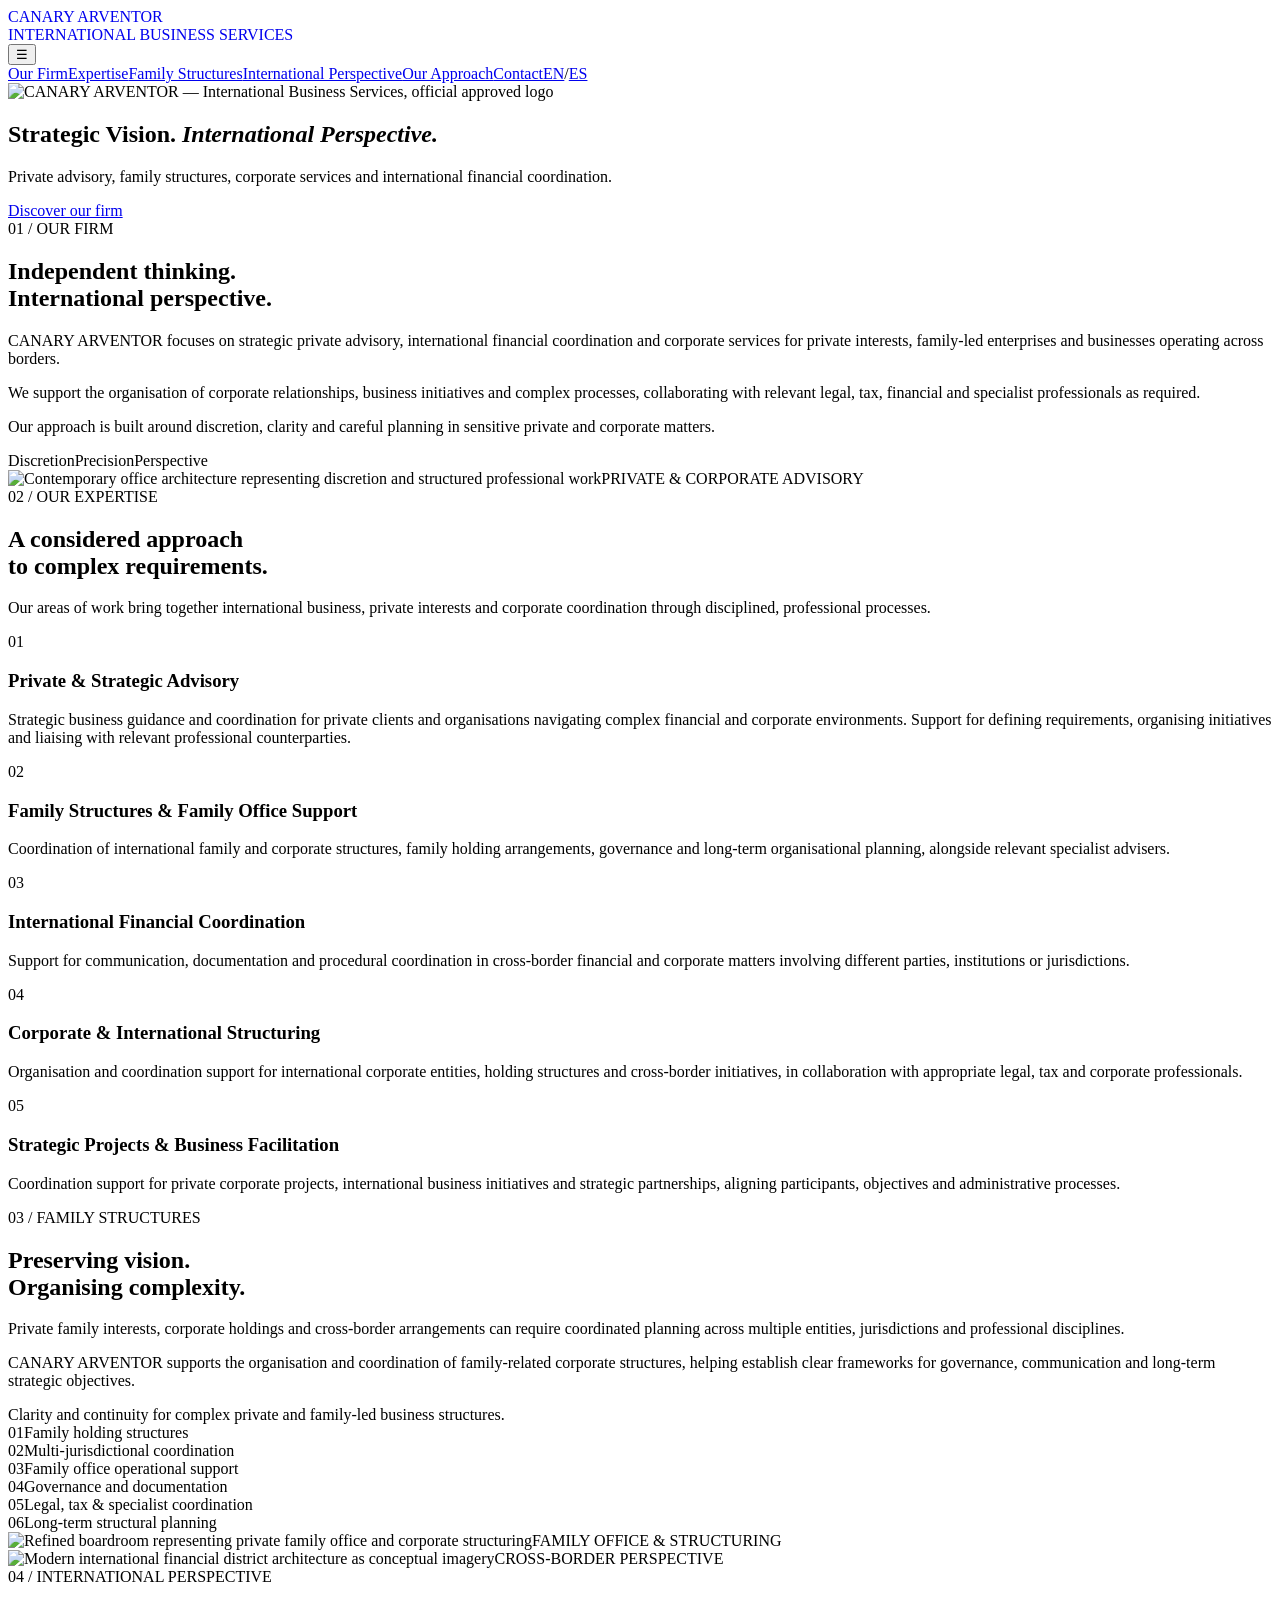
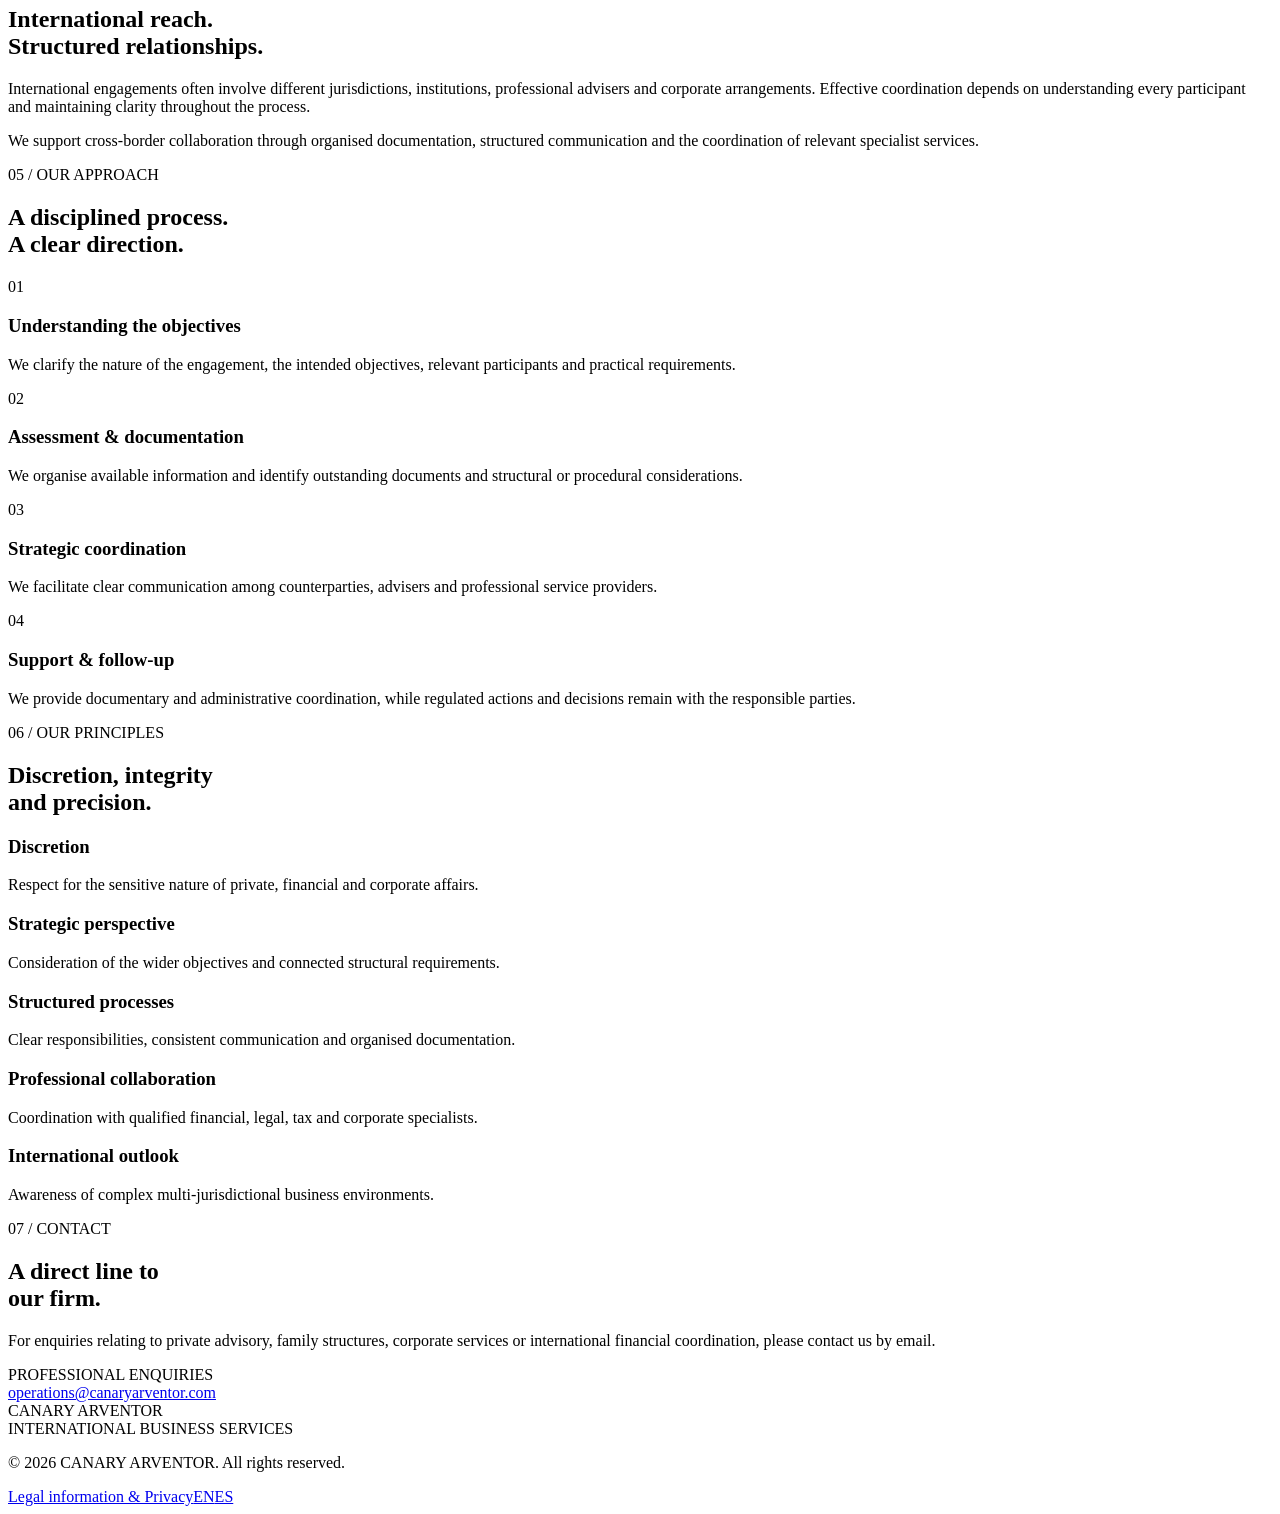
==== index.html @ b6eb35e7 "Add CANARY ARVENTOR original landing source: index.html" ====
<!doctype html>
<html lang="en"><head>
<meta charset="utf-8"><meta name="viewport" content="width=device-width, initial-scale=1">
<title>CANARY ARVENTOR | Private Advisory &amp; International Business Services</title><meta name="description" content="CANARY ARVENTOR: private and strategic advisory, family structures, international financial coordination and corporate services.">
<meta name="theme-color" content="#0C1828"><meta property="og:title" content="CANARY ARVENTOR | Private Advisory &amp; International Business Services"><meta property="og:description" content="CANARY ARVENTOR: private and strategic advisory, family structures, international financial coordination and corporate services."><meta property="og:type" content="website"><meta property="og:image" content="https://canaryarventor.com/assets/brand/canary-arventor-logo-approved.png"><meta property="og:url" content="https://canaryarventor.com/">
<link rel="canonical" href="https://canaryarventor.com/"><link rel="alternate" hreflang="en" href="https://canaryarventor.com/"><link rel="alternate" hreflang="es" href="https://canaryarventor.com/es/"><link rel="alternate" hreflang="x-default" href="https://canaryarventor.com/">
<link rel="icon" href="assets/brand/canary-arventor-logo-approved.png" type="image/png">
<link rel="preconnect" href="https://fonts.googleapis.com"><link rel="preconnect" href="https://fonts.gstatic.com" crossorigin>
<link href="https://fonts.googleapis.com/css2?family=Cinzel:wght@400;500;600&family=Manrope:wght@400;500;600;700&display=swap" rel="stylesheet">
<link rel="stylesheet" href="assets/css/style.css"><script defer src="assets/js/site.js"></script><script type="application/ld+json">{"@context":"https://schema.org","@type":"Organization","name":"CANARY ARVENTOR","url":"https://canaryarventor.com","email":"operations@canaryarventor.com","description":"International business services and corporate coordination"}</script></head>
<body><header class="site-header"><div class="container header-inner">
<a class="brand-name" style="text-decoration:none" href="#top" aria-label="CANARY ARVENTOR"><div class="wordmark">CANARY ARVENTOR</div><div class="brand-subline">INTERNATIONAL BUSINESS SERVICES</div></a>
<button class="menu-toggle" aria-label="Menu" aria-expanded="false" aria-controls="main-nav">☰</button>
<nav id="main-nav" class="header-links" aria-label="Navigation"><a href="#firm">Our Firm</a><a href="#expertise">Expertise</a><a href="#family">Family Structures</a><a href="#global">International Perspective</a><a href="#approach">Our Approach</a><a href="#contact">Contact</a><span class="lang-switch"><a href="/" aria-current="page" lang="en">EN</a><span class="lang-divider">/</span><a href="/es/"  lang="es">ES</a></span></nav>
</div></header>
<main id="top">
<section class="hero section-dark" aria-labelledby="hero-heading"><div class="container hero-inner">
<img class="hero-logo" src="assets/brand/canary-arventor-logo-approved.png" alt="CANARY ARVENTOR — International Business Services, official approved logo" width="1254" height="1254" fetchpriority="high">
<h1 id="hero-heading" class="hero-statement">Strategic Vision. <em>International Perspective.</em></h1><div class="hero-rule"></div><p class="hero-intro">Private advisory, family structures, corporate services and international financial coordination.</p>
</div><a href="#firm" class="hero-scroll">Discover our firm</a></section>
<section id="firm" class="section-light firm" aria-labelledby="firm-title"><div class="container split"><div class="section-text"><div class="eyebrow">01 / OUR FIRM</div><h2 id="firm-title">Independent thinking.<br>International perspective.</h2><div class="fine-rule"></div><p class="copy">CANARY ARVENTOR focuses on strategic private advisory, international financial coordination and corporate services for private interests, family-led enterprises and businesses operating across borders.</p><p class="copy">We support the organisation of corporate relationships, business initiatives and complex processes, collaborating with relevant legal, tax, financial and specialist professionals as required.</p><p class="copy">Our approach is built around discretion, clarity and careful planning in sensitive private and corporate matters.</p><div class="metric-strip"><span>Discretion</span><span>Precision</span><span>Perspective</span></div></div><div class="visual"><img loading="lazy" decoding="async" src="https://images.unsplash.com/photo-1497366754035-f200968a6e72?auto=format&fit=crop&w=1240&q=85" alt="Contemporary office architecture representing discretion and structured professional work"><span class="visual-caption">PRIVATE &amp; CORPORATE ADVISORY</span></div></div></section>
<section id="expertise" class="section-dark expertise" aria-labelledby="services-title"><div class="container"><div class="services-top"><div><div class="eyebrow">02 / OUR EXPERTISE</div><h2 id="services-title">A considered approach<br>to complex requirements.</h2></div><p class="intro">Our areas of work bring together international business, private interests and corporate coordination through disciplined, professional processes.</p></div><div class="service-list"><article class="service"><span class="service-index">01</span><h3>Private &amp; Strategic Advisory</h3><p>Strategic business guidance and coordination for private clients and organisations navigating complex financial and corporate environments. Support for defining requirements, organising initiatives and liaising with relevant professional counterparties.</p></article><article class="service"><span class="service-index">02</span><h3>Family Structures &amp; Family Office Support</h3><p>Coordination of international family and corporate structures, family holding arrangements, governance and long-term organisational planning, alongside relevant specialist advisers.</p></article><article class="service"><span class="service-index">03</span><h3>International Financial Coordination</h3><p>Support for communication, documentation and procedural coordination in cross-border financial and corporate matters involving different parties, institutions or jurisdictions.</p></article><article class="service"><span class="service-index">04</span><h3>Corporate &amp; International Structuring</h3><p>Organisation and coordination support for international corporate entities, holding structures and cross-border initiatives, in collaboration with appropriate legal, tax and corporate professionals.</p></article><article class="service"><span class="service-index">05</span><h3>Strategic Projects &amp; Business Facilitation</h3><p>Coordination support for private corporate projects, international business initiatives and strategic partnerships, aligning participants, objectives and administrative processes.</p></article></div></div></section>
<section id="family" class="section-light family" aria-labelledby="family-title"><div class="container"><div class="family-grid"><div class="section-text"><div class="eyebrow">03 / FAMILY STRUCTURES</div><h2 class="family-title" id="family-title">Preserving vision.<br>Organising complexity.</h2><div class="fine-rule"></div><p class="copy">Private family interests, corporate holdings and cross-border arrangements can require coordinated planning across multiple entities, jurisdictions and professional disciplines.</p><p class="copy">CANARY ARVENTOR supports the organisation and coordination of family-related corporate structures, helping establish clear frameworks for governance, communication and long-term strategic objectives.</p><div class="family-quote">Clarity and continuity for complex private and family-led business structures.</div><div class="family-list"><div><span>01</span>Family holding structures</div><div><span>02</span>Multi-jurisdictional coordination</div><div><span>03</span>Family office operational support</div><div><span>04</span>Governance and documentation</div><div><span>05</span>Legal, tax &amp; specialist coordination</div><div><span>06</span>Long-term structural planning</div></div></div><div class="visual"><img loading="lazy" decoding="async" src="https://images.unsplash.com/photo-1497366811353-6870744d04b2?auto=format&fit=crop&w=1240&q=85" alt="Refined boardroom representing private family office and corporate structuring"><span class="visual-caption">FAMILY OFFICE &amp; STRUCTURING</span></div></div></div></section>
<section id="global" class="section-dark global" aria-labelledby="global-title"><div class="container split reverse"><div class="visual"><img loading="lazy" decoding="async" src="https://images.unsplash.com/photo-1486406146926-c627a92ad1ab?auto=format&fit=crop&w=1240&q=85" alt="Modern international financial district architecture as conceptual imagery"><span class="visual-caption">CROSS-BORDER PERSPECTIVE</span></div><div class="section-text"><div class="eyebrow">04 / INTERNATIONAL PERSPECTIVE</div><h2 id="global-title">International reach.<br>Structured relationships.</h2><div class="fine-rule"></div><p class="copy">International engagements often involve different jurisdictions, institutions, professional advisers and corporate arrangements. Effective coordination depends on understanding every participant and maintaining clarity throughout the process.</p><p class="copy">We support cross-border collaboration through organised documentation, structured communication and the coordination of relevant specialist services.</p></div></div></section>
<section id="approach" class="section-light approach" aria-labelledby="approach-title"><div class="container"><div class="process-head"><div class="eyebrow">05 / OUR APPROACH</div><h2 id="approach-title">A disciplined process.<br>A clear direction.</h2></div><div class="steps"><div class="step"><span class="step-num">01</span><h3>Understanding the objectives</h3><p>We clarify the nature of the engagement, the intended objectives, relevant participants and practical requirements.</p></div><div class="step"><span class="step-num">02</span><h3>Assessment &amp; documentation</h3><p>We organise available information and identify outstanding documents and structural or procedural considerations.</p></div><div class="step"><span class="step-num">03</span><h3>Strategic coordination</h3><p>We facilitate clear communication among counterparties, advisers and professional service providers.</p></div><div class="step"><span class="step-num">04</span><h3>Support &amp; follow-up</h3><p>We provide documentary and administrative coordination, while regulated actions and decisions remain with the responsible parties.</p></div></div></div></section>
<section id="principles" class="section-dark principles" aria-labelledby="principles-title"><div class="container"><div class="eyebrow">06 / OUR PRINCIPLES</div><h2 class="principles-title" id="principles-title">Discretion, integrity<br>and precision.</h2><div class="principles-grid"><div class="principle"><h3>Discretion</h3><p>Respect for the sensitive nature of private, financial and corporate affairs.</p></div><div class="principle"><h3>Strategic perspective</h3><p>Consideration of the wider objectives and connected structural requirements.</p></div><div class="principle"><h3>Structured processes</h3><p>Clear responsibilities, consistent communication and organised documentation.</p></div><div class="principle"><h3>Professional collaboration</h3><p>Coordination with qualified financial, legal, tax and corporate specialists.</p></div><div class="principle"><h3>International outlook</h3><p>Awareness of complex multi-jurisdictional business environments.</p></div></div></div></section>
<section id="contact" class="section-light contact" aria-labelledby="contact-title"><div class="container contact-inner"><div class="eyebrow">07 / CONTACT</div><h2 id="contact-title">A direct line to<br>our firm.</h2><p class="intro">For enquiries relating to private advisory, family structures, corporate services or international financial coordination, please contact us by email.</p><div class="eyebrow">PROFESSIONAL ENQUIRIES</div><a class="contact-address" href="mailto:operations@canaryarventor.com">operations@canaryarventor.com</a></div></section>
</main><footer class="footer"><div class="container footer-inner"><div><div class="wordmark">CANARY ARVENTOR</div><div class="brand-subline">INTERNATIONAL BUSINESS SERVICES</div><p class="footer-note">© 2026 CANARY ARVENTOR. All rights reserved.</p></div><div class="footer-links"><a href="legal.html">Legal information &amp; Privacy</a><a href="/" lang="en">EN</a><a href="/es/" lang="es">ES</a></div></div></footer>
</body></html>
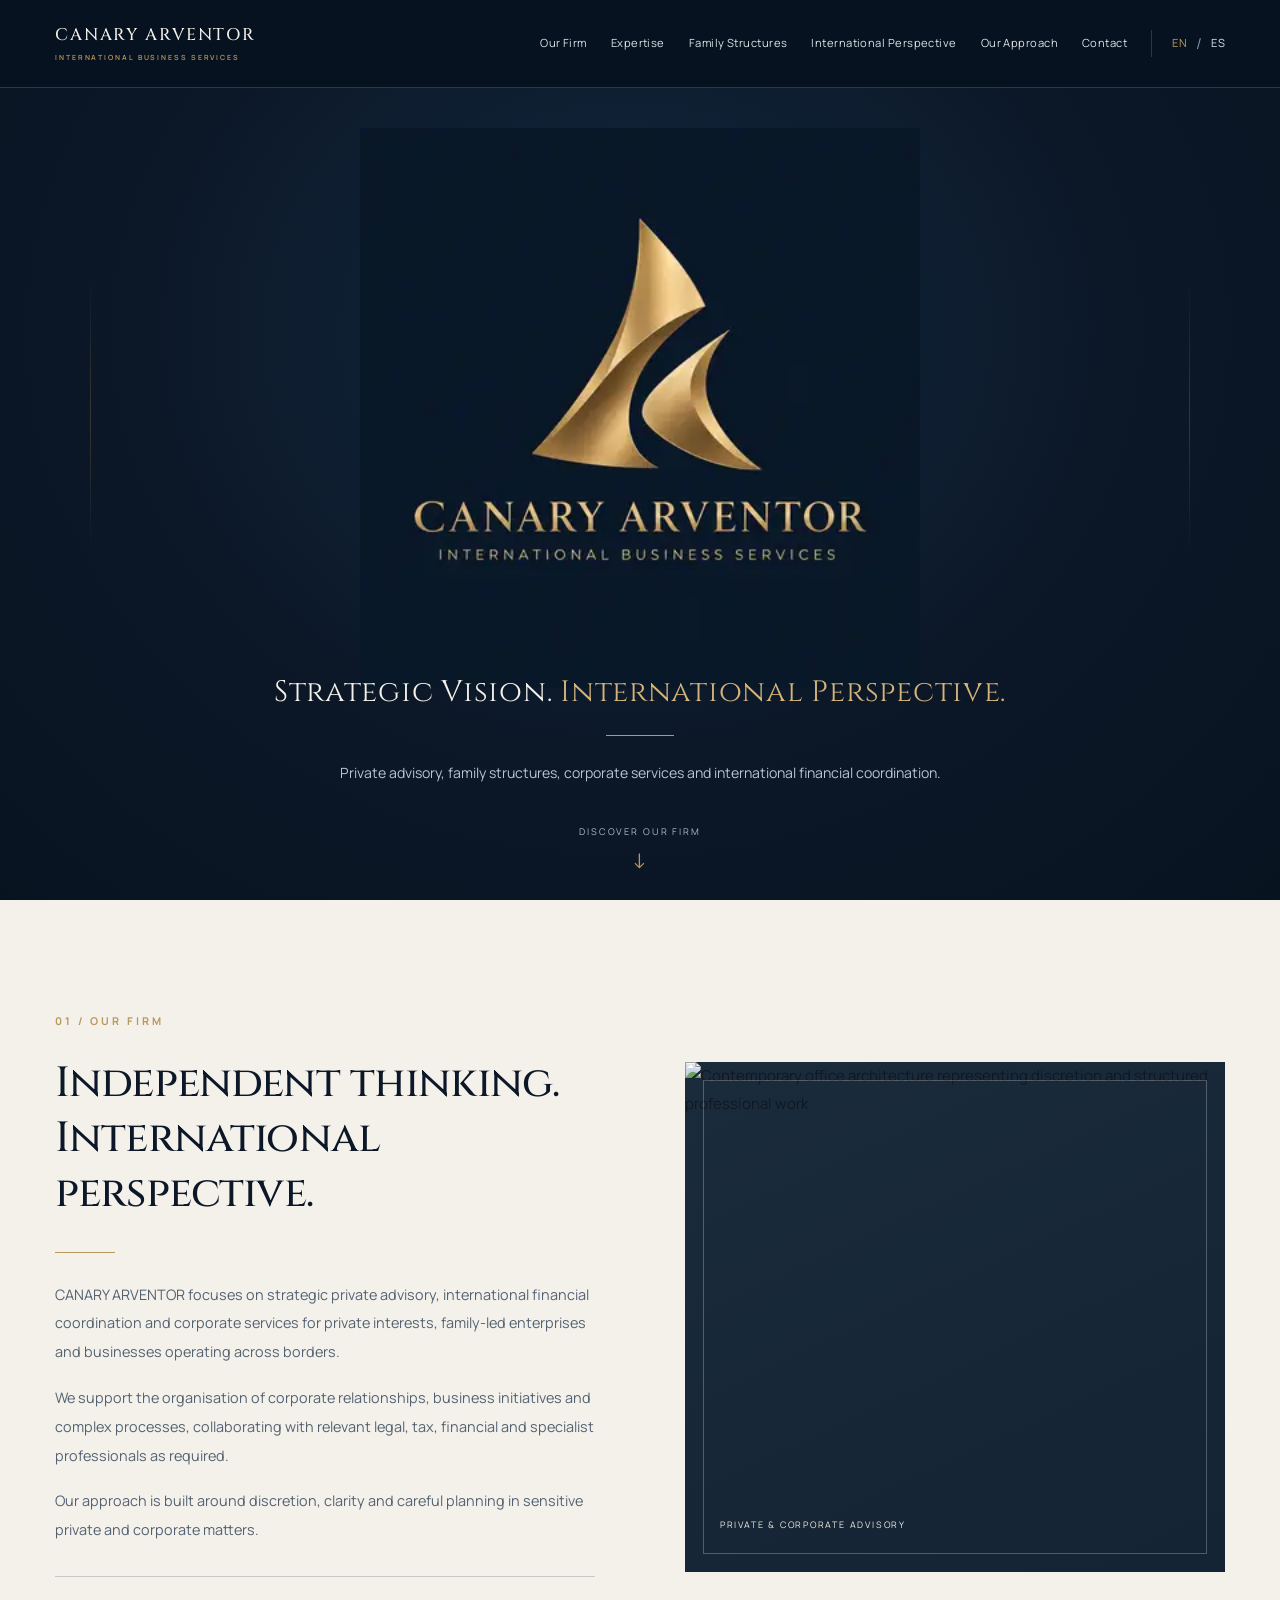
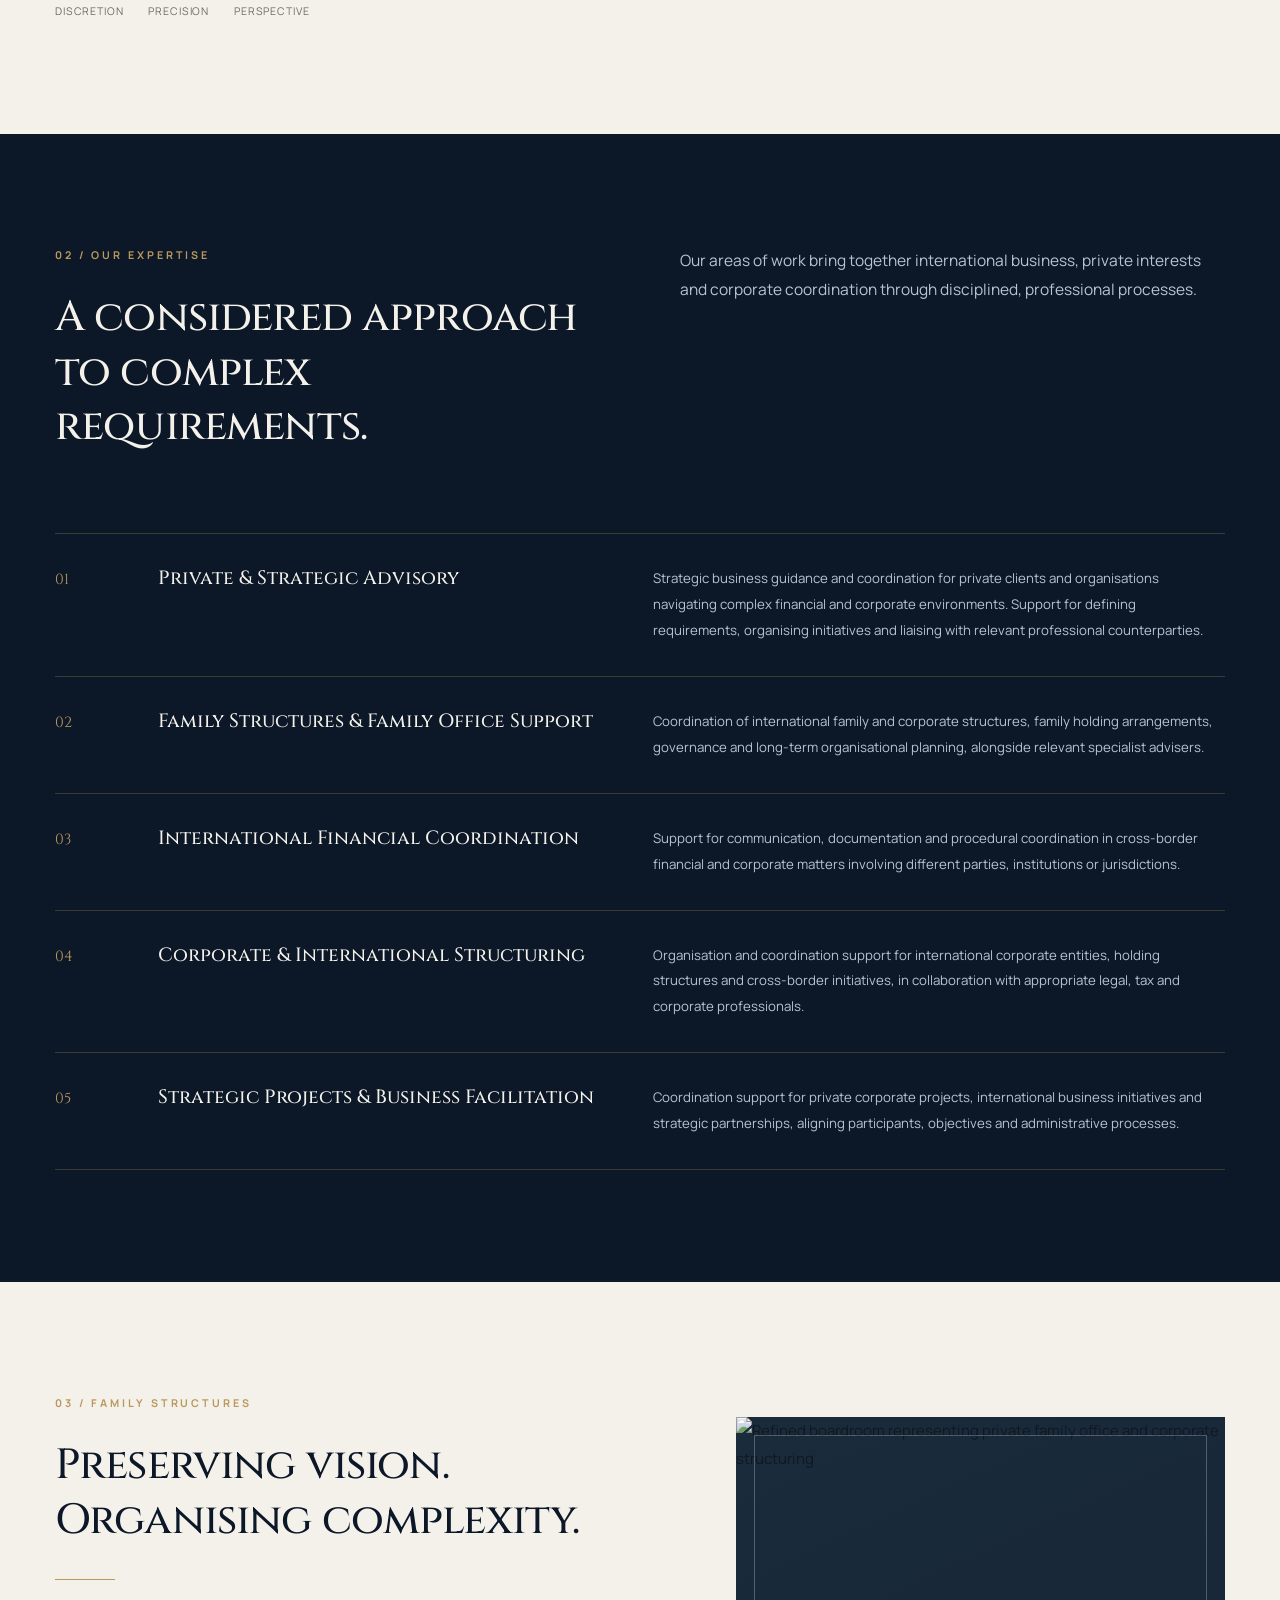
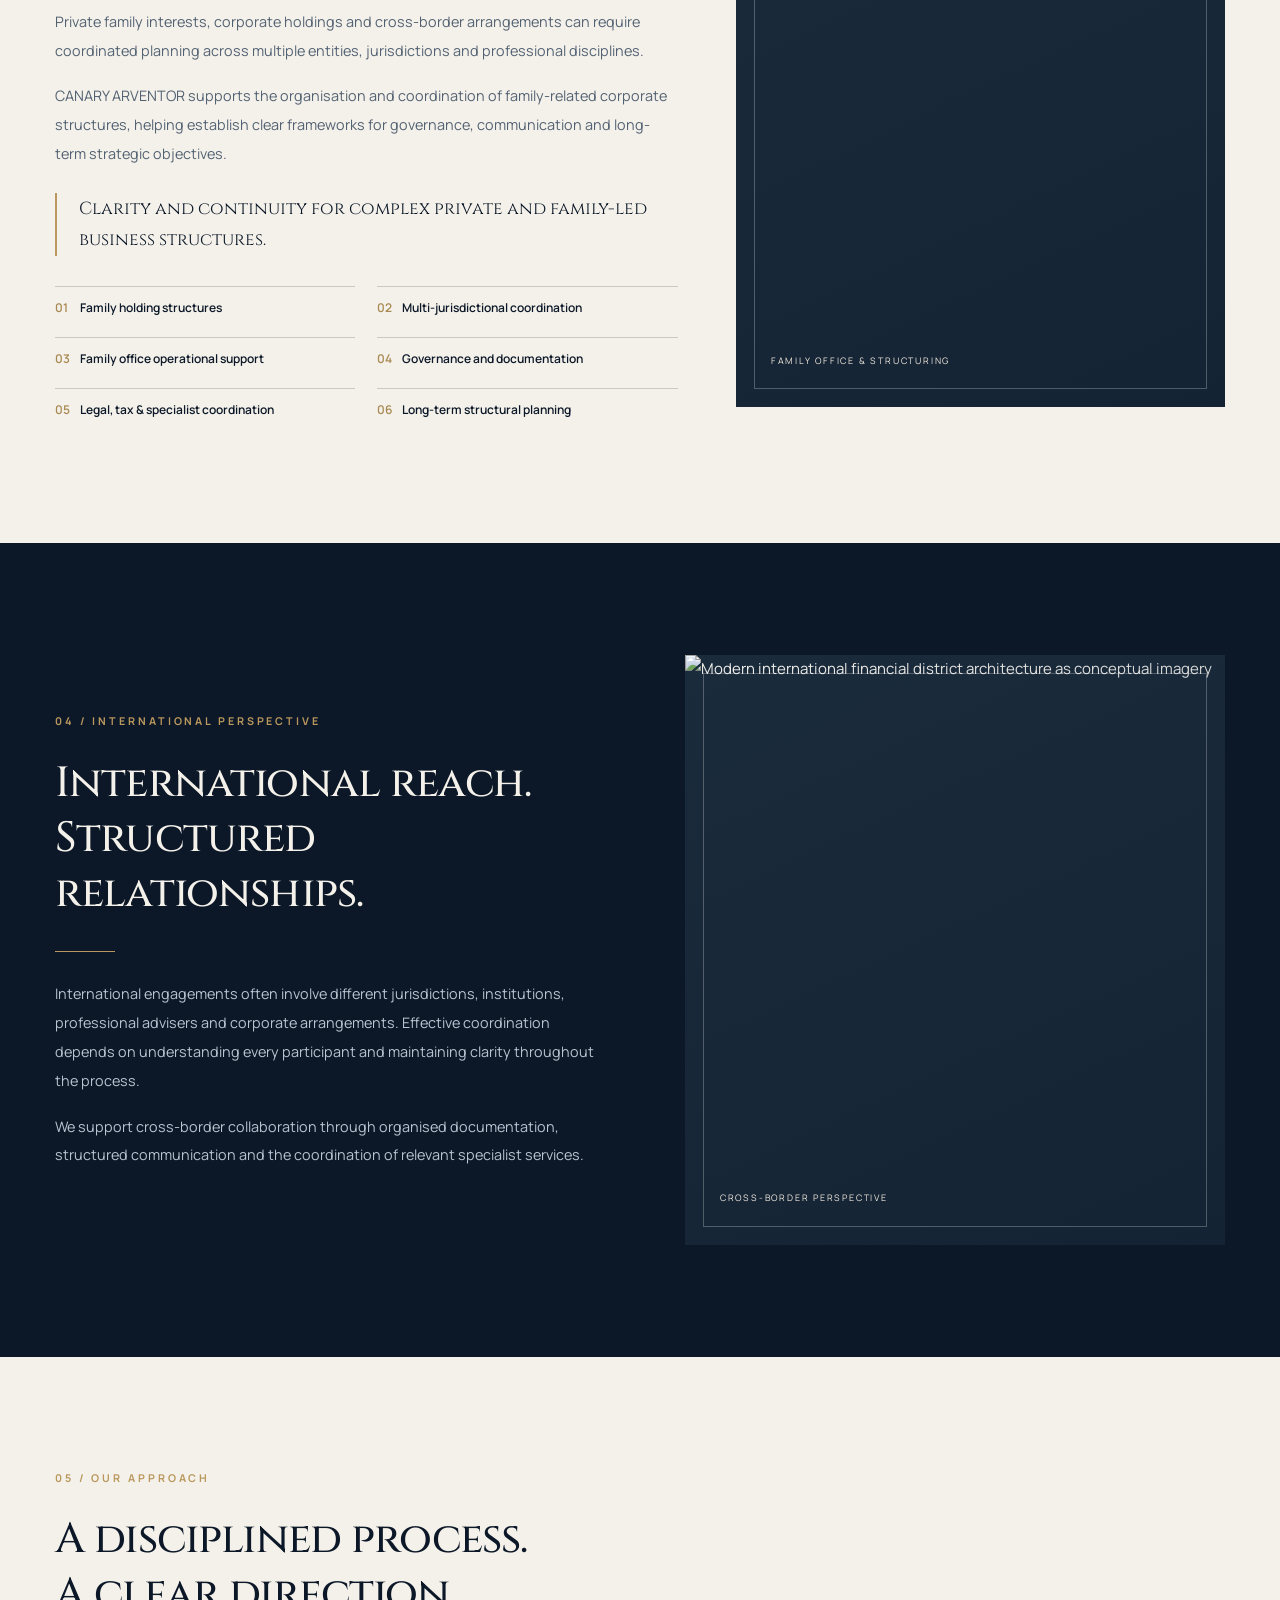
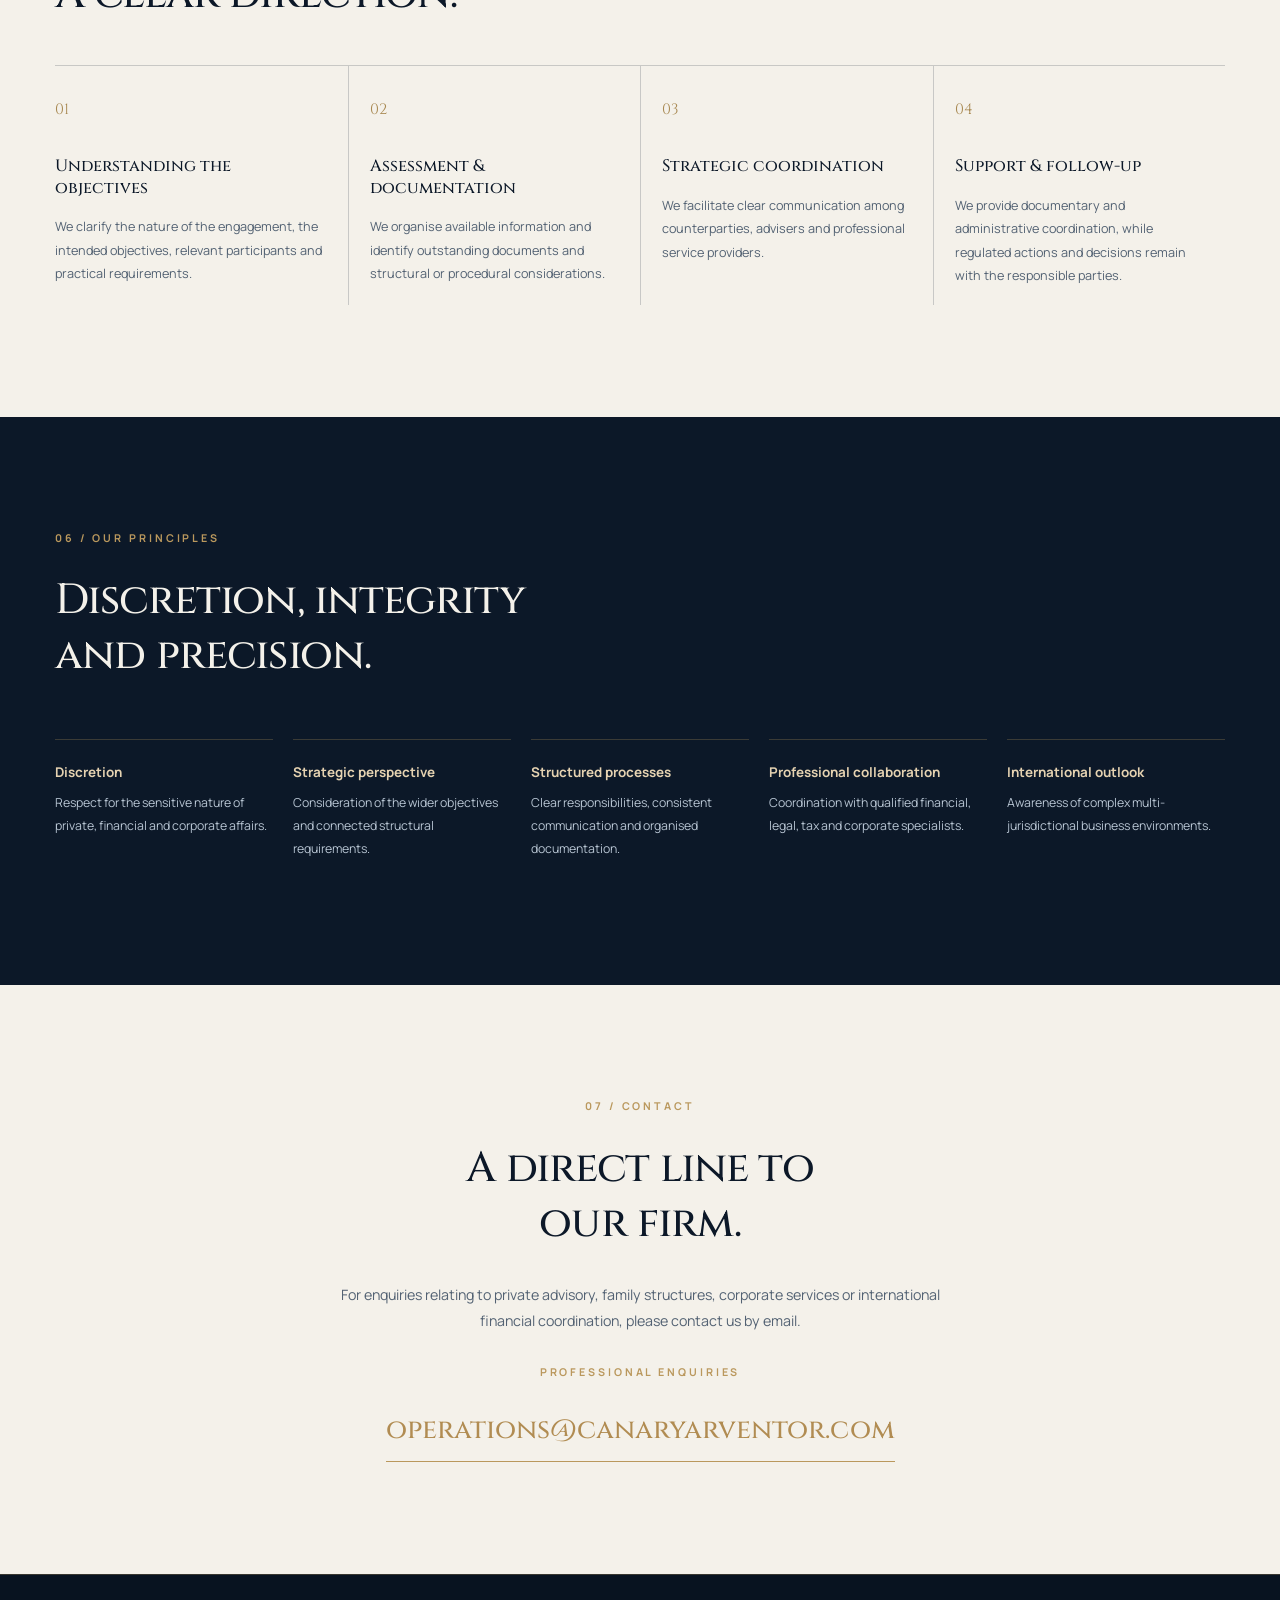
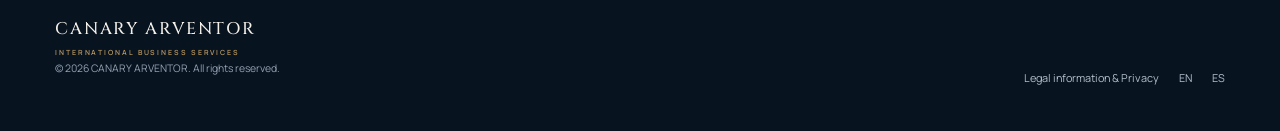
==== commit 67f6a6fc: "Use verified brand logo image in index.html" ====
--- a/index.html
+++ b/index.html
@@ -2,9 +2,9 @@
 <html lang="en"><head>
 <meta charset="utf-8"><meta name="viewport" content="width=device-width, initial-scale=1">
 <title>CANARY ARVENTOR | Private Advisory &amp; International Business Services</title><meta name="description" content="CANARY ARVENTOR: private and strategic advisory, family structures, international financial coordination and corporate services.">
-<meta name="theme-color" content="#0C1828"><meta property="og:title" content="CANARY ARVENTOR | Private Advisory &amp; International Business Services"><meta property="og:description" content="CANARY ARVENTOR: private and strategic advisory, family structures, international financial coordination and corporate services."><meta property="og:type" content="website"><meta property="og:image" content="https://canaryarventor.com/assets/brand/canary-arventor-logo-approved.png"><meta property="og:url" content="https://canaryarventor.com/">
+<meta name="theme-color" content="#0C1828"><meta property="og:title" content="CANARY ARVENTOR | Private Advisory &amp; International Business Services"><meta property="og:description" content="CANARY ARVENTOR: private and strategic advisory, family structures, international financial coordination and corporate services."><meta property="og:type" content="website"><meta property="og:image" content="https://canaryarventor.com/assets/brand/canary-arventor-logo-web.webp"><meta property="og:url" content="https://canaryarventor.com/">
 <link rel="canonical" href="https://canaryarventor.com/"><link rel="alternate" hreflang="en" href="https://canaryarventor.com/"><link rel="alternate" hreflang="es" href="https://canaryarventor.com/es/"><link rel="alternate" hreflang="x-default" href="https://canaryarventor.com/">
-<link rel="icon" href="assets/brand/canary-arventor-logo-approved.png" type="image/png">
+<link rel="icon" href="assets/brand/canary-arventor-logo-web.webp" type="image/png">
 <link rel="preconnect" href="https://fonts.googleapis.com"><link rel="preconnect" href="https://fonts.gstatic.com" crossorigin>
 <link href="https://fonts.googleapis.com/css2?family=Cinzel:wght@400;500;600&family=Manrope:wght@400;500;600;700&display=swap" rel="stylesheet">
 <link rel="stylesheet" href="assets/css/style.css"><script defer src="assets/js/site.js"></script><script type="application/ld+json">{"@context":"https://schema.org","@type":"Organization","name":"CANARY ARVENTOR","url":"https://canaryarventor.com","email":"operations@canaryarventor.com","description":"International business services and corporate coordination"}</script></head>
@@ -15,7 +15,7 @@
 </div></header>
 <main id="top">
 <section class="hero section-dark" aria-labelledby="hero-heading"><div class="container hero-inner">
-<img class="hero-logo" src="assets/brand/canary-arventor-logo-approved.png" alt="CANARY ARVENTOR — International Business Services, official approved logo" width="1254" height="1254" fetchpriority="high">
+<img class="hero-logo" src="assets/brand/canary-arventor-logo-web.webp" alt="CANARY ARVENTOR — International Business Services, official approved logo" width="420" height="420" fetchpriority="high">
 <h1 id="hero-heading" class="hero-statement">Strategic Vision. <em>International Perspective.</em></h1><div class="hero-rule"></div><p class="hero-intro">Private advisory, family structures, corporate services and international financial coordination.</p>
 </div><a href="#firm" class="hero-scroll">Discover our firm</a></section>
 <section id="firm" class="section-light firm" aria-labelledby="firm-title"><div class="container split"><div class="section-text"><div class="eyebrow">01 / OUR FIRM</div><h2 id="firm-title">Independent thinking.<br>International perspective.</h2><div class="fine-rule"></div><p class="copy">CANARY ARVENTOR focuses on strategic private advisory, international financial coordination and corporate services for private interests, family-led enterprises and businesses operating across borders.</p><p class="copy">We support the organisation of corporate relationships, business initiatives and complex processes, collaborating with relevant legal, tax, financial and specialist professionals as required.</p><p class="copy">Our approach is built around discretion, clarity and careful planning in sensitive private and corporate matters.</p><div class="metric-strip"><span>Discretion</span><span>Precision</span><span>Perspective</span></div></div><div class="visual"><img loading="lazy" decoding="async" src="https://images.unsplash.com/photo-1497366754035-f200968a6e72?auto=format&fit=crop&w=1240&q=85" alt="Contemporary office architecture representing discretion and structured professional work"><span class="visual-caption">PRIVATE &amp; CORPORATE ADVISORY</span></div></div></section>
--- a/assets/css/style.css
+++ b/assets/css/style.css
@@ -0,0 +1,14 @@
+:root{--navy:#0C1828;--deep:#081320;--ivory:#F4F1EA;--gold:#BA985D;--slate:#718096;--muted-on-dark:#BAC4D1;--muted-on-light:#536273;--rule-dark:rgba(186,152,93,.27);--rule-light:rgba(12,24,40,.19);--heading:"Cinzel",Georgia,serif;--body:"Manrope",Arial,sans-serif;--max:1220px}
+*{box-sizing:border-box}html{scroll-behavior:smooth;scroll-padding-top:90px}body{margin:0;background:var(--navy);font:400 15px/1.86 var(--body);color:var(--ivory);-webkit-font-smoothing:antialiased}a{color:inherit}a:focus-visible,button:focus-visible{outline:2px solid var(--gold);outline-offset:4px}img{max-width:100%;height:auto}h1,h2,h3,p{margin-top:0}h1,h2,h3{font-family:var(--heading);font-weight:500;line-height:1.3}p{max-width:70ch}.container{width:calc(100% - 110px);max-width:var(--max);margin:auto}.eyebrow{font-size:.67rem;letter-spacing:.27em;font-weight:700;text-transform:uppercase;color:var(--gold);margin-bottom:25px}.section-dark{background:var(--navy);color:var(--ivory)}.section-light{background:var(--ivory);color:var(--navy)}.section-dark .copy,.section-dark .intro{color:var(--muted-on-dark)}.section-light .copy,.section-light .intro{color:var(--muted-on-light)}section:not(.hero){padding:112px 0}section:not(.hero) h2{font-size:clamp(2rem,3.3vw,3.7rem);margin:0 0 30px;letter-spacing:-.02em}
+.site-header{position:sticky;top:0;height:88px;background:rgba(8,19,32,.97);border-bottom:1px solid var(--rule-dark);backdrop-filter:blur(10px);z-index:20}.header-inner{height:100%;display:flex;align-items:center;justify-content:space-between;gap:20px}.wordmark{font:500 1.06rem/1.4 var(--heading);letter-spacing:.11em;white-space:nowrap}.brand-subline{font-size:.44rem;letter-spacing:.27em;color:var(--gold);font-weight:600;margin-top:5px}.header-links{display:flex;gap:24px;align-items:center}.header-links a{text-decoration:none;font-size:.7rem;letter-spacing:.04em;color:#DCE3E9}.header-links a:hover,.header-links a[aria-current]{color:var(--gold)}.lang-switch{border-left:1px solid var(--rule-dark);padding-left:20px;display:flex;gap:9px;align-items:center}.lang-divider{color:#8393A2}.menu-toggle{display:none;background:none;border:1px solid var(--gold);color:var(--gold);padding:5px 12px;cursor:pointer}
+.hero{position:relative;display:flex;align-items:center;min-height:calc(100vh - 88px);background:radial-gradient(ellipse at 49% 30%,#132941 0%,#0C1828 52%,#081320 100%);overflow:hidden}.hero:before,.hero:after{content:"";position:absolute;top:23%;height:280px;width:1px;background:linear-gradient(transparent,rgba(186,152,93,.25),transparent)}.hero:before{left:7%}.hero:after{right:7%}.hero-inner{text-align:center;display:flex;align-items:center;flex-direction:column;padding:15px 0 75px}.hero-logo{width:min(560px,85vw);display:block;margin:0 auto -15px}.hero-statement{font-size:clamp(1.2rem,2.3vw,2.15rem);font-weight:400;letter-spacing:.025em;max-width:810px;margin:0}.hero-statement em{font-style:normal;color:#D4B47B}.hero-rule{width:68px;height:1px;background:var(--gold);margin:24px auto}.hero-intro{color:#B8C4D1;font-size:.88rem;max-width:670px}.hero-scroll{position:absolute;bottom:21px;left:50%;transform:translateX(-50%);font-size:.58rem;text-transform:uppercase;text-decoration:none;letter-spacing:.2em;color:#ADB9C5;text-align:center;white-space:nowrap}.hero-scroll:after{display:block;content:"↓";color:var(--gold);font-size:1.3rem}
+.split{display:grid;grid-template-columns:1fr 1fr;gap:clamp(35px,7vw,105px);align-items:center}.split.reverse .visual{order:2}.split.reverse .section-text{order:1}.copy{font-size:.9rem;line-height:2;margin-bottom:17px}.fine-rule{width:60px;height:1px;background:var(--gold);margin:28px 0}.visual{position:relative;min-height:510px;overflow:hidden;background:#1A2B3C}.visual img{position:absolute;inset:0;width:100%;height:100%;object-fit:cover;filter:saturate(.6)}.visual:after{content:"";position:absolute;inset:0;background:linear-gradient(155deg,transparent,rgba(12,24,40,.4))}.visual:before{content:"";position:absolute;inset:18px;border:1px solid rgba(255,255,255,.25);z-index:2}.visual-caption{position:absolute;bottom:38px;left:35px;z-index:3;font-size:.56rem;letter-spacing:.2em;color:#F3EBDF}.metric-strip{display:flex;gap:25px;border-top:1px solid var(--rule-light);margin-top:31px;padding-top:25px}.metric-strip span{font-size:.66rem;letter-spacing:.08em;text-transform:uppercase;color:#71695F}
+.services-top{display:grid;grid-template-columns:1fr 1fr;gap:80px;margin-bottom:48px}.services-top .intro{font-size:.97rem}.service-list{border-top:1px solid var(--rule-dark)}.service{display:grid;grid-template-columns:65px 1fr 1.25fr;gap:38px;padding:32px 0;border-bottom:1px solid var(--rule-dark)}.service-index{color:var(--gold);font-family:var(--heading);font-size:.92rem}.service h3{font-size:1.2rem;color:var(--ivory);margin:0}.service p{font-size:.83rem;color:#B7C4D0;margin:0;line-height:1.95}
+.family-grid{display:grid;grid-template-columns:1.12fr .88fr;gap:58px;align-items:center}.family-quote{font:400 1.09rem/1.8 var(--heading);border-left:2px solid var(--gold);padding-left:22px;margin-top:24px}.family-list{display:grid;grid-template-columns:1fr 1fr;gap:8px 22px;margin-top:30px}.family-list div{font-size:.75rem;font-weight:600;border-top:1px solid var(--rule-light);padding:12px 0;line-height:1.5}.family-list span{color:#A88952;display:inline-block;width:25px}.family .visual,.global .visual{min-height:590px}
+.steps{display:grid;grid-template-columns:repeat(4,minmax(0,1fr));border-top:1px solid var(--rule-light);margin-top:42px}.step{padding:30px 20px 5px 0}.step:not(:first-child){border-left:1px solid var(--rule-light);padding-left:21px}.step-num{display:block;font-family:var(--heading);color:#A88952;margin-bottom:32px}.step h3{font-size:1.03rem}.step p{font-size:.79rem;line-height:1.85;color:var(--muted-on-light)}
+.principles-grid{display:grid;grid-template-columns:repeat(5,1fr);gap:20px;margin-top:55px}.principle{border-top:1px solid var(--rule-dark);padding-top:22px}.principle h3{font:700 .84rem/1.5 var(--body);color:#E5D2B1;margin:0 0 10px}.principle p{font-size:.77rem;color:#B7C4D2;line-height:1.86}
+.contact{text-align:center}.contact-inner{display:flex;flex-direction:column;align-items:center}.contact .intro{max-width:620px;margin:0 auto 28px;font-size:.89rem}.contact-address{font:500 clamp(1rem,2.4vw,1.7rem)/1.6 var(--heading);color:#B18C52;overflow-wrap:anywhere;text-decoration:none;border-bottom:1px solid var(--gold);padding-bottom:10px}.contact-address:hover{color:#9B7644}.footer{background:var(--deep);padding:42px 0;border-top:1px solid var(--rule-dark)}.footer-inner{display:flex;justify-content:space-between;align-items:end;gap:24px}.footer-note{color:#94A2B2;font-size:.65rem}.footer-links{display:flex;gap:20px;align-items:center;flex-wrap:wrap}.footer-links a{text-decoration:none;font-size:.68rem;color:#B2C0CC}.footer-links a:hover{color:var(--gold)}.legal-shell{min-height:80vh;padding:80px 0}.legal-shell h1{font-size:2.4rem}.legal-shell a{color:var(--gold)}
+@media(max-width:1050px){.container{width:calc(100% - 64px)}.header-links{gap:13px}.header-links a{font-size:.62rem}.wordmark{font-size:.9rem}.brand-subline{letter-spacing:.15em}.split,.family-grid{gap:35px}.service{grid-template-columns:38px 1fr 1.18fr;gap:24px}.principles-grid{grid-template-columns:repeat(3,1fr)}}
+@media(max-width:760px){.container{width:calc(100% - 42px)}.site-header{height:75px}.menu-toggle{display:block}.header-links{display:none;position:absolute;top:74px;left:0;right:0;flex-direction:column;align-items:stretch;gap:17px;background:#081320;padding:23px;border-bottom:1px solid var(--rule-dark)}.header-links.is-open{display:flex}.header-links a{font-size:.8rem}.lang-switch{border:0;border-top:1px solid var(--rule-dark);padding:14px 0 0}.hero{min-height:calc(100svh - 75px)}.hero:before,.hero:after{display:none}.hero-inner{padding:35px 0 65px}.hero-logo{width:min(460px,100%)}.hero-statement{font-size:clamp(1.14rem,4.7vw,1.65rem)}.hero-intro{font-size:.79rem}.hero-scroll{bottom:6px}section:not(.hero){padding:76px 0}section:not(.hero) h2{font-size:clamp(1.7rem,6.8vw,2.8rem)}.split,.family-grid,.services-top{grid-template-columns:1fr;gap:33px}.split.reverse .visual{order:1}.split.reverse .section-text{order:2}.visual,.family .visual,.global .visual{min-height:370px}.services-top{gap:8px;margin-bottom:24px}.service{grid-template-columns:35px 1fr;gap:12px;padding:23px 0}.service h3{font-size:1.05rem}.service p{grid-column:2}.steps{grid-template-columns:repeat(2,1fr)}.step:nth-child(3){border-left:0;padding-left:0}.step:nth-child(n+3){border-top:1px solid var(--rule-light)}.principles-grid{grid-template-columns:1fr 1fr}.footer-inner{flex-direction:column;align-items:flex-start}}
+@media(max-width:440px){.container{width:calc(100% - 34px)}.hero-logo{width:100%}.hero-statement{font-size:1.08rem}.hero-intro{font-size:.72rem}.eyebrow{letter-spacing:.17em}.family-list,.steps,.principles-grid{grid-template-columns:1fr}.step,.step:not(:first-child){padding:20px 0!important;border-left:0}.step:not(:first-child){border-top:1px solid var(--rule-light)}.step-num{margin-bottom:15px}.contact-address{font-size:.85rem}.visual,.family .visual,.global .visual{min-height:315px}}
+@media(prefers-reduced-motion:reduce){html{scroll-behavior:auto}}
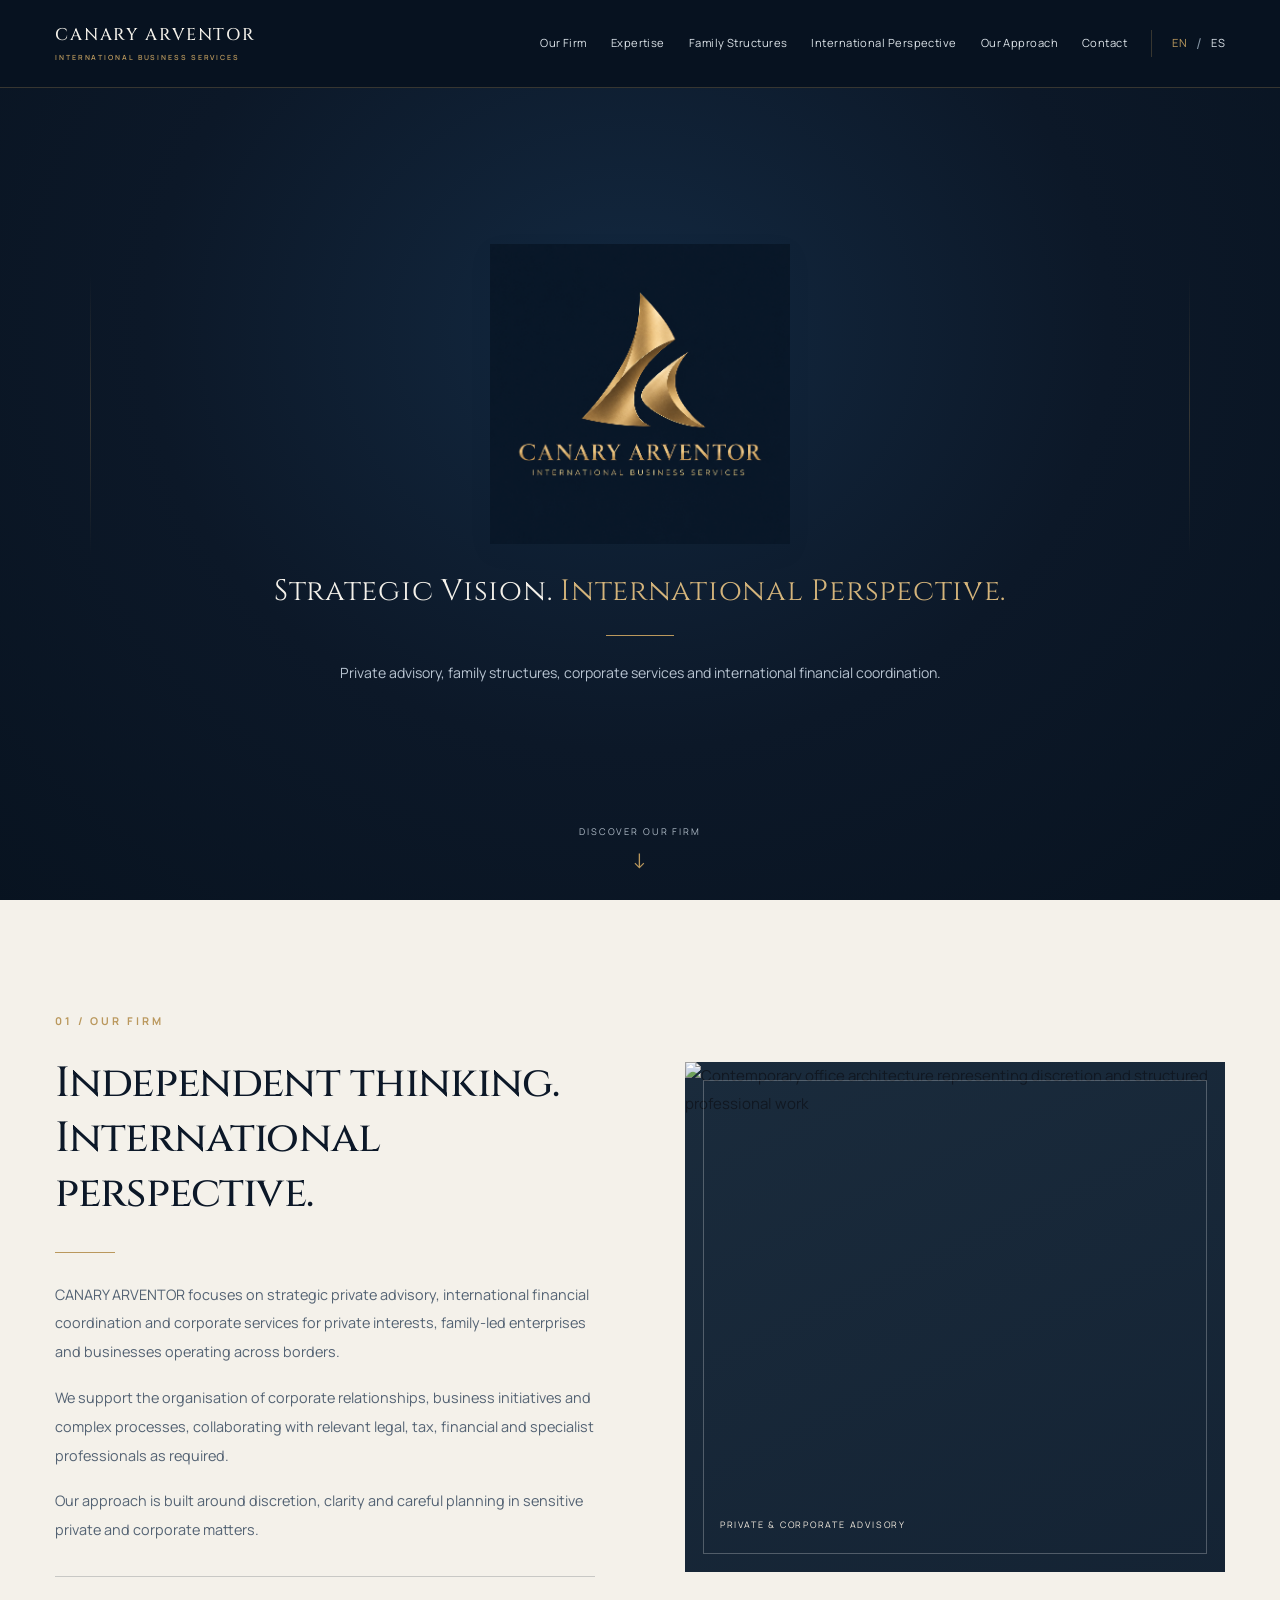
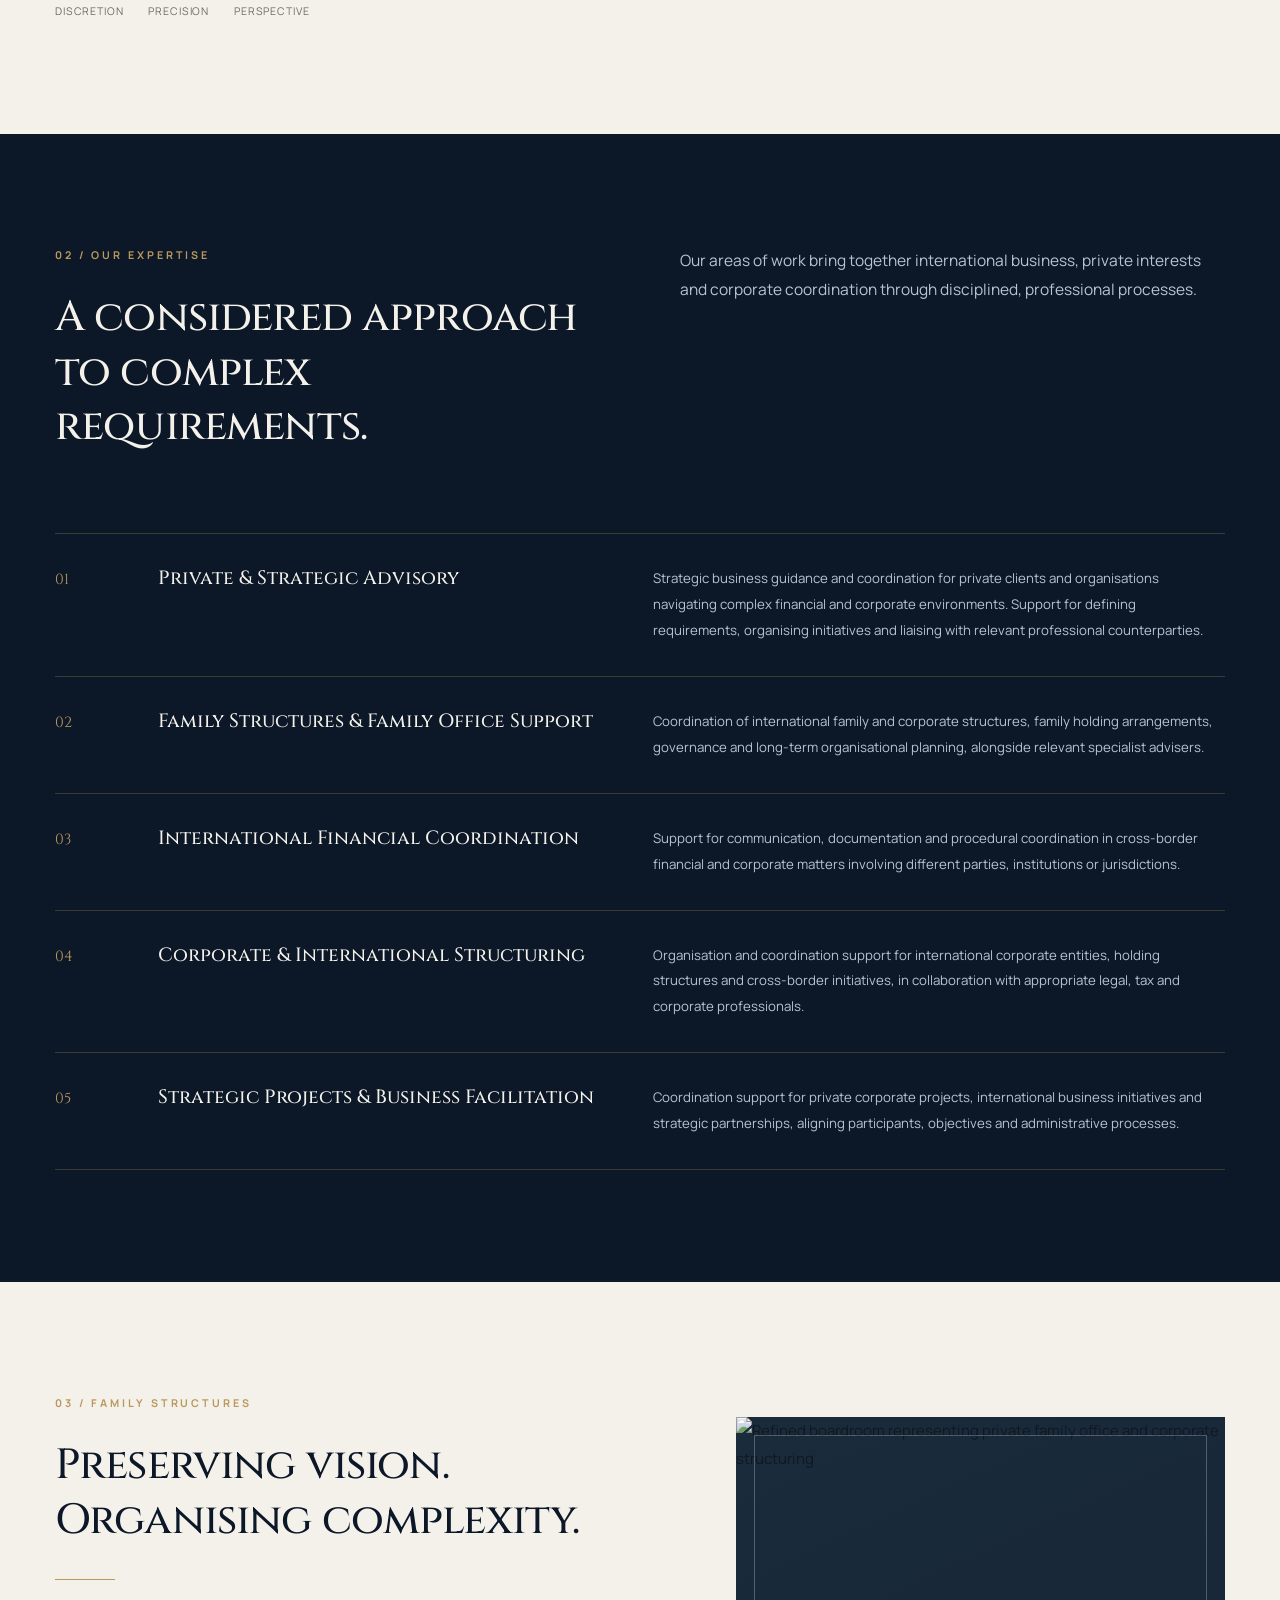
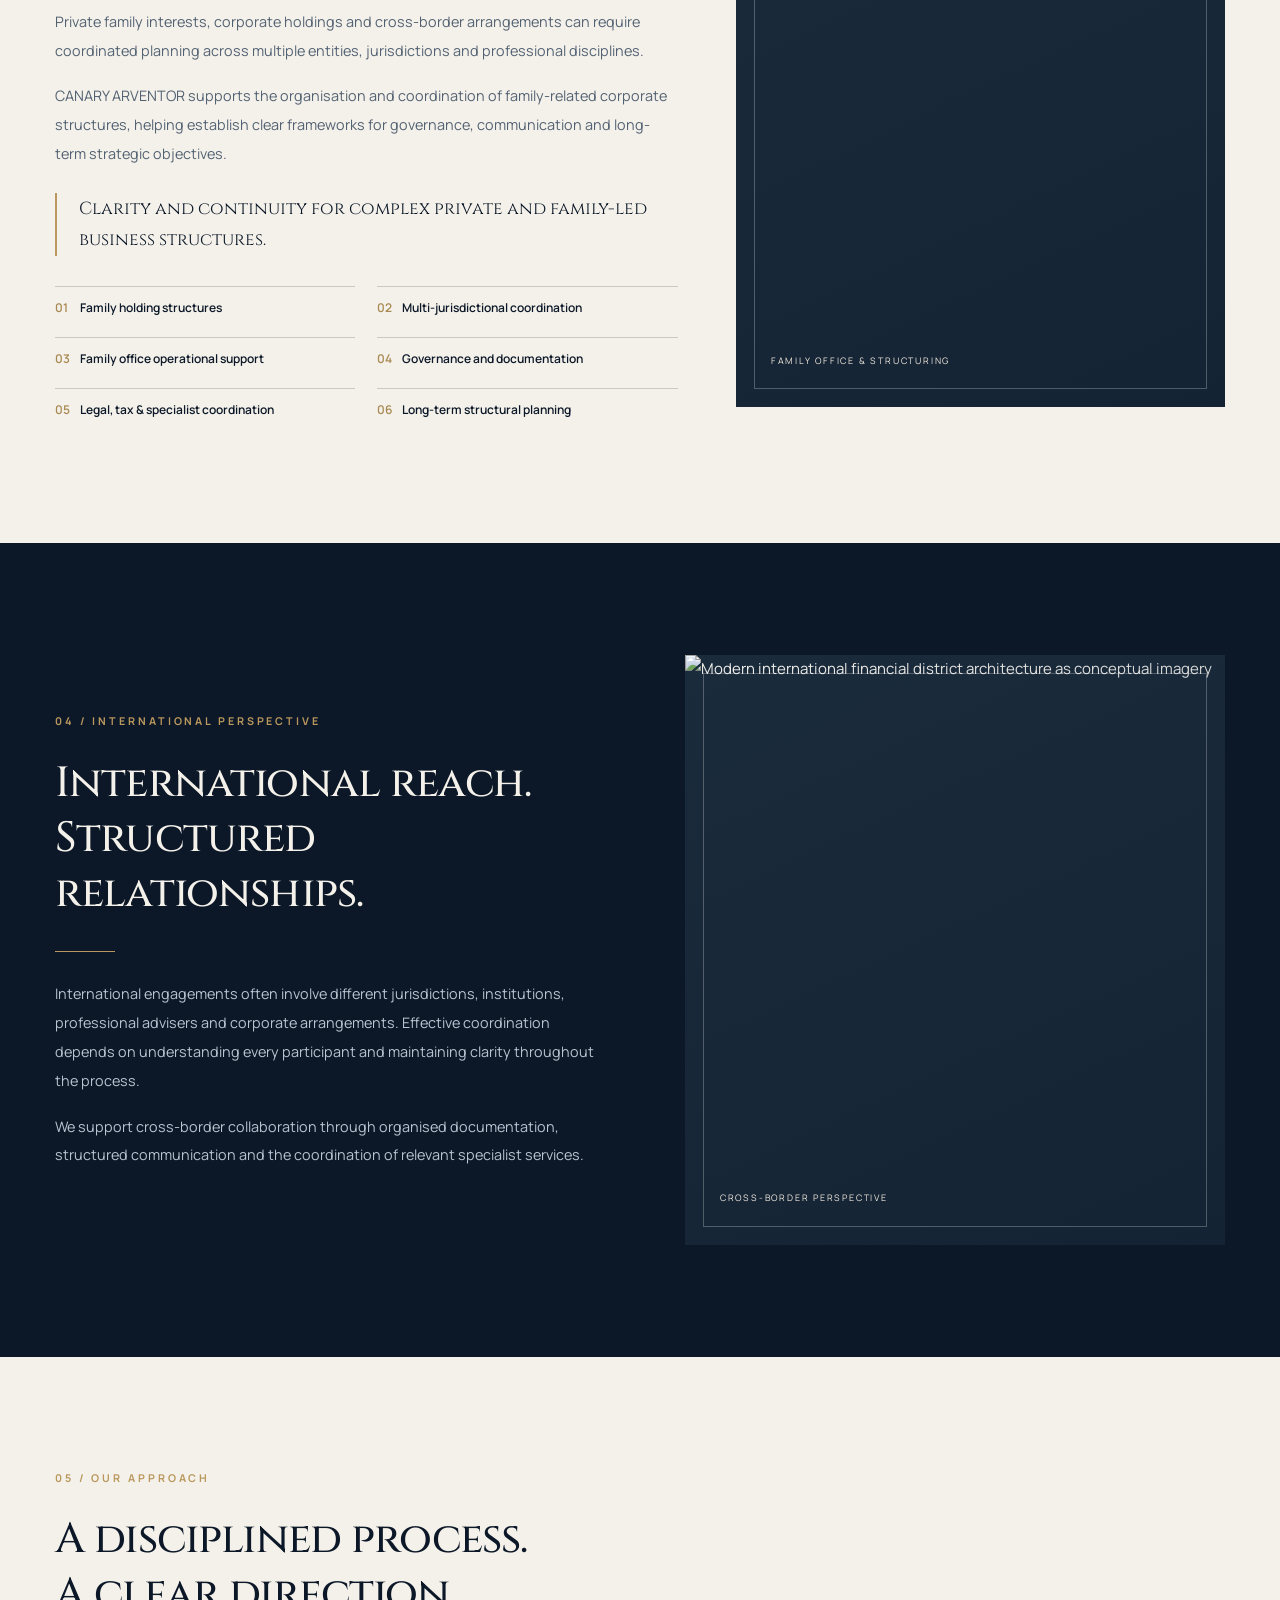
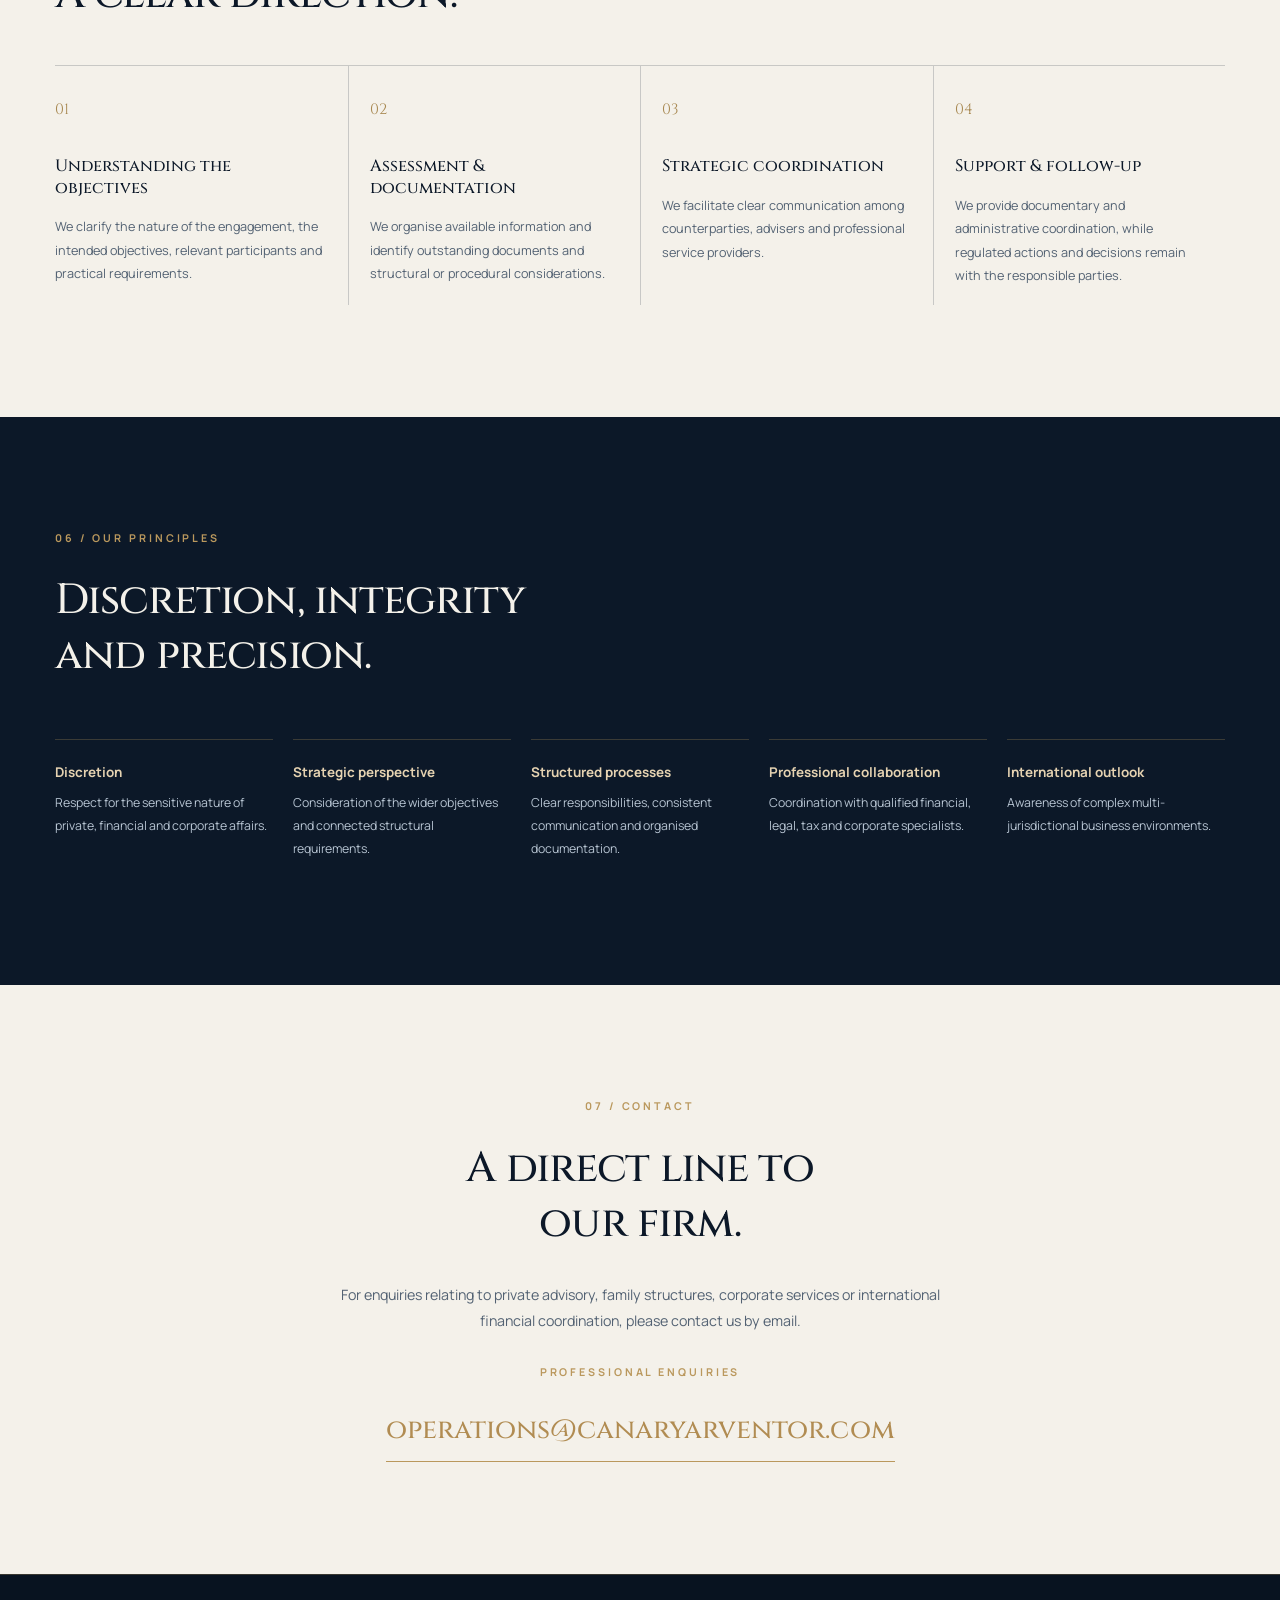
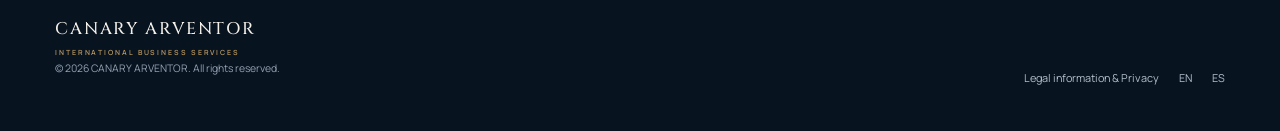
==== commit 84965db5: "Display exact full-resolution approved PNG in index.html" ====
--- a/index.html
+++ b/index.html
@@ -2,9 +2,9 @@
 <html lang="en"><head>
 <meta charset="utf-8"><meta name="viewport" content="width=device-width, initial-scale=1">
 <title>CANARY ARVENTOR | Private Advisory &amp; International Business Services</title><meta name="description" content="CANARY ARVENTOR: private and strategic advisory, family structures, international financial coordination and corporate services.">
-<meta name="theme-color" content="#0C1828"><meta property="og:title" content="CANARY ARVENTOR | Private Advisory &amp; International Business Services"><meta property="og:description" content="CANARY ARVENTOR: private and strategic advisory, family structures, international financial coordination and corporate services."><meta property="og:type" content="website"><meta property="og:image" content="https://canaryarventor.com/assets/brand/canary-arventor-logo-web.webp"><meta property="og:url" content="https://canaryarventor.com/">
+<meta name="theme-color" content="#0C1828"><meta property="og:title" content="CANARY ARVENTOR | Private Advisory &amp; International Business Services"><meta property="og:description" content="CANARY ARVENTOR: private and strategic advisory, family structures, international financial coordination and corporate services."><meta property="og:type" content="website"><meta property="og:image" content="https://canaryarventor.com/assets/brand/canary-arventor-logo-approved.png"><meta property="og:url" content="https://canaryarventor.com/">
 <link rel="canonical" href="https://canaryarventor.com/"><link rel="alternate" hreflang="en" href="https://canaryarventor.com/"><link rel="alternate" hreflang="es" href="https://canaryarventor.com/es/"><link rel="alternate" hreflang="x-default" href="https://canaryarventor.com/">
-<link rel="icon" href="assets/brand/canary-arventor-logo-web.webp" type="image/png">
+<link rel="icon" href="assets/brand/canary-arventor-logo-approved.png" type="image/png">
 <link rel="preconnect" href="https://fonts.googleapis.com"><link rel="preconnect" href="https://fonts.gstatic.com" crossorigin>
 <link href="https://fonts.googleapis.com/css2?family=Cinzel:wght@400;500;600&family=Manrope:wght@400;500;600;700&display=swap" rel="stylesheet">
 <link rel="stylesheet" href="assets/css/style.css"><script defer src="assets/js/site.js"></script><script type="application/ld+json">{"@context":"https://schema.org","@type":"Organization","name":"CANARY ARVENTOR","url":"https://canaryarventor.com","email":"operations@canaryarventor.com","description":"International business services and corporate coordination"}</script></head>
@@ -15,7 +15,7 @@
 </div></header>
 <main id="top">
 <section class="hero section-dark" aria-labelledby="hero-heading"><div class="container hero-inner">
-<img class="hero-logo" src="assets/brand/canary-arventor-logo-web.webp" alt="CANARY ARVENTOR — International Business Services, official approved logo" width="420" height="420" fetchpriority="high">
+<img class="hero-logo" src="assets/brand/canary-arventor-logo-approved.png" alt="CANARY ARVENTOR — International Business Services, official approved logo" width="1254" height="1254" fetchpriority="high">
 <h1 id="hero-heading" class="hero-statement">Strategic Vision. <em>International Perspective.</em></h1><div class="hero-rule"></div><p class="hero-intro">Private advisory, family structures, corporate services and international financial coordination.</p>
 </div><a href="#firm" class="hero-scroll">Discover our firm</a></section>
 <section id="firm" class="section-light firm" aria-labelledby="firm-title"><div class="container split"><div class="section-text"><div class="eyebrow">01 / OUR FIRM</div><h2 id="firm-title">Independent thinking.<br>International perspective.</h2><div class="fine-rule"></div><p class="copy">CANARY ARVENTOR focuses on strategic private advisory, international financial coordination and corporate services for private interests, family-led enterprises and businesses operating across borders.</p><p class="copy">We support the organisation of corporate relationships, business initiatives and complex processes, collaborating with relevant legal, tax, financial and specialist professionals as required.</p><p class="copy">Our approach is built around discretion, clarity and careful planning in sensitive private and corporate matters.</p><div class="metric-strip"><span>Discretion</span><span>Precision</span><span>Perspective</span></div></div><div class="visual"><img loading="lazy" decoding="async" src="https://images.unsplash.com/photo-1497366754035-f200968a6e72?auto=format&fit=crop&w=1240&q=85" alt="Contemporary office architecture representing discretion and structured professional work"><span class="visual-caption">PRIVATE &amp; CORPORATE ADVISORY</span></div></div></section>
--- a/assets/css/style.css
+++ b/assets/css/style.css
@@ -1,7 +1,7 @@
 :root{--navy:#0C1828;--deep:#081320;--ivory:#F4F1EA;--gold:#BA985D;--slate:#718096;--muted-on-dark:#BAC4D1;--muted-on-light:#536273;--rule-dark:rgba(186,152,93,.27);--rule-light:rgba(12,24,40,.19);--heading:"Cinzel",Georgia,serif;--body:"Manrope",Arial,sans-serif;--max:1220px}
 *{box-sizing:border-box}html{scroll-behavior:smooth;scroll-padding-top:90px}body{margin:0;background:var(--navy);font:400 15px/1.86 var(--body);color:var(--ivory);-webkit-font-smoothing:antialiased}a{color:inherit}a:focus-visible,button:focus-visible{outline:2px solid var(--gold);outline-offset:4px}img{max-width:100%;height:auto}h1,h2,h3,p{margin-top:0}h1,h2,h3{font-family:var(--heading);font-weight:500;line-height:1.3}p{max-width:70ch}.container{width:calc(100% - 110px);max-width:var(--max);margin:auto}.eyebrow{font-size:.67rem;letter-spacing:.27em;font-weight:700;text-transform:uppercase;color:var(--gold);margin-bottom:25px}.section-dark{background:var(--navy);color:var(--ivory)}.section-light{background:var(--ivory);color:var(--navy)}.section-dark .copy,.section-dark .intro{color:var(--muted-on-dark)}.section-light .copy,.section-light .intro{color:var(--muted-on-light)}section:not(.hero){padding:112px 0}section:not(.hero) h2{font-size:clamp(2rem,3.3vw,3.7rem);margin:0 0 30px;letter-spacing:-.02em}
 .site-header{position:sticky;top:0;height:88px;background:rgba(8,19,32,.97);border-bottom:1px solid var(--rule-dark);backdrop-filter:blur(10px);z-index:20}.header-inner{height:100%;display:flex;align-items:center;justify-content:space-between;gap:20px}.wordmark{font:500 1.06rem/1.4 var(--heading);letter-spacing:.11em;white-space:nowrap}.brand-subline{font-size:.44rem;letter-spacing:.27em;color:var(--gold);font-weight:600;margin-top:5px}.header-links{display:flex;gap:24px;align-items:center}.header-links a{text-decoration:none;font-size:.7rem;letter-spacing:.04em;color:#DCE3E9}.header-links a:hover,.header-links a[aria-current]{color:var(--gold)}.lang-switch{border-left:1px solid var(--rule-dark);padding-left:20px;display:flex;gap:9px;align-items:center}.lang-divider{color:#8393A2}.menu-toggle{display:none;background:none;border:1px solid var(--gold);color:var(--gold);padding:5px 12px;cursor:pointer}
-.hero{position:relative;display:flex;align-items:center;min-height:calc(100vh - 88px);background:radial-gradient(ellipse at 49% 30%,#132941 0%,#0C1828 52%,#081320 100%);overflow:hidden}.hero:before,.hero:after{content:"";position:absolute;top:23%;height:280px;width:1px;background:linear-gradient(transparent,rgba(186,152,93,.25),transparent)}.hero:before{left:7%}.hero:after{right:7%}.hero-inner{text-align:center;display:flex;align-items:center;flex-direction:column;padding:15px 0 75px}.hero-logo{width:min(560px,85vw);display:block;margin:0 auto -15px}.hero-statement{font-size:clamp(1.2rem,2.3vw,2.15rem);font-weight:400;letter-spacing:.025em;max-width:810px;margin:0}.hero-statement em{font-style:normal;color:#D4B47B}.hero-rule{width:68px;height:1px;background:var(--gold);margin:24px auto}.hero-intro{color:#B8C4D1;font-size:.88rem;max-width:670px}.hero-scroll{position:absolute;bottom:21px;left:50%;transform:translateX(-50%);font-size:.58rem;text-transform:uppercase;text-decoration:none;letter-spacing:.2em;color:#ADB9C5;text-align:center;white-space:nowrap}.hero-scroll:after{display:block;content:"↓";color:var(--gold);font-size:1.3rem}
+.hero{position:relative;display:flex;align-items:center;min-height:calc(100vh - 88px);background:radial-gradient(ellipse at 49% 30%,#132941 0%,#0C1828 52%,#081320 100%);overflow:hidden}.hero:before,.hero:after{content:"";position:absolute;top:23%;height:280px;width:1px;background:linear-gradient(transparent,rgba(186,152,93,.25),transparent)}.hero:before{left:7%}.hero:after{right:7%}.hero-inner{text-align:center;display:flex;align-items:center;flex-direction:column;padding:40px 0 84px}.hero-logo{width:min(300px,62vw);display:block;margin:0 auto 28px;filter:drop-shadow(0 8px 12px rgba(0,0,0,.03))}.hero-statement{font-size:clamp(1.2rem,2.3vw,2.15rem);font-weight:400;letter-spacing:.025em;max-width:810px;margin:0}.hero-statement em{font-style:normal;color:#D4B47B}.hero-rule{width:68px;height:1px;background:var(--gold);margin:24px auto}.hero-intro{color:#B8C4D1;font-size:.88rem;max-width:670px}.hero-scroll{position:absolute;bottom:21px;left:50%;transform:translateX(-50%);font-size:.58rem;text-transform:uppercase;text-decoration:none;letter-spacing:.2em;color:#ADB9C5;text-align:center;white-space:nowrap}.hero-scroll:after{display:block;content:"↓";color:var(--gold);font-size:1.3rem}
 .split{display:grid;grid-template-columns:1fr 1fr;gap:clamp(35px,7vw,105px);align-items:center}.split.reverse .visual{order:2}.split.reverse .section-text{order:1}.copy{font-size:.9rem;line-height:2;margin-bottom:17px}.fine-rule{width:60px;height:1px;background:var(--gold);margin:28px 0}.visual{position:relative;min-height:510px;overflow:hidden;background:#1A2B3C}.visual img{position:absolute;inset:0;width:100%;height:100%;object-fit:cover;filter:saturate(.6)}.visual:after{content:"";position:absolute;inset:0;background:linear-gradient(155deg,transparent,rgba(12,24,40,.4))}.visual:before{content:"";position:absolute;inset:18px;border:1px solid rgba(255,255,255,.25);z-index:2}.visual-caption{position:absolute;bottom:38px;left:35px;z-index:3;font-size:.56rem;letter-spacing:.2em;color:#F3EBDF}.metric-strip{display:flex;gap:25px;border-top:1px solid var(--rule-light);margin-top:31px;padding-top:25px}.metric-strip span{font-size:.66rem;letter-spacing:.08em;text-transform:uppercase;color:#71695F}
 .services-top{display:grid;grid-template-columns:1fr 1fr;gap:80px;margin-bottom:48px}.services-top .intro{font-size:.97rem}.service-list{border-top:1px solid var(--rule-dark)}.service{display:grid;grid-template-columns:65px 1fr 1.25fr;gap:38px;padding:32px 0;border-bottom:1px solid var(--rule-dark)}.service-index{color:var(--gold);font-family:var(--heading);font-size:.92rem}.service h3{font-size:1.2rem;color:var(--ivory);margin:0}.service p{font-size:.83rem;color:#B7C4D0;margin:0;line-height:1.95}
 .family-grid{display:grid;grid-template-columns:1.12fr .88fr;gap:58px;align-items:center}.family-quote{font:400 1.09rem/1.8 var(--heading);border-left:2px solid var(--gold);padding-left:22px;margin-top:24px}.family-list{display:grid;grid-template-columns:1fr 1fr;gap:8px 22px;margin-top:30px}.family-list div{font-size:.75rem;font-weight:600;border-top:1px solid var(--rule-light);padding:12px 0;line-height:1.5}.family-list span{color:#A88952;display:inline-block;width:25px}.family .visual,.global .visual{min-height:590px}
@@ -9,6 +9,6 @@
 .principles-grid{display:grid;grid-template-columns:repeat(5,1fr);gap:20px;margin-top:55px}.principle{border-top:1px solid var(--rule-dark);padding-top:22px}.principle h3{font:700 .84rem/1.5 var(--body);color:#E5D2B1;margin:0 0 10px}.principle p{font-size:.77rem;color:#B7C4D2;line-height:1.86}
 .contact{text-align:center}.contact-inner{display:flex;flex-direction:column;align-items:center}.contact .intro{max-width:620px;margin:0 auto 28px;font-size:.89rem}.contact-address{font:500 clamp(1rem,2.4vw,1.7rem)/1.6 var(--heading);color:#B18C52;overflow-wrap:anywhere;text-decoration:none;border-bottom:1px solid var(--gold);padding-bottom:10px}.contact-address:hover{color:#9B7644}.footer{background:var(--deep);padding:42px 0;border-top:1px solid var(--rule-dark)}.footer-inner{display:flex;justify-content:space-between;align-items:end;gap:24px}.footer-note{color:#94A2B2;font-size:.65rem}.footer-links{display:flex;gap:20px;align-items:center;flex-wrap:wrap}.footer-links a{text-decoration:none;font-size:.68rem;color:#B2C0CC}.footer-links a:hover{color:var(--gold)}.legal-shell{min-height:80vh;padding:80px 0}.legal-shell h1{font-size:2.4rem}.legal-shell a{color:var(--gold)}
 @media(max-width:1050px){.container{width:calc(100% - 64px)}.header-links{gap:13px}.header-links a{font-size:.62rem}.wordmark{font-size:.9rem}.brand-subline{letter-spacing:.15em}.split,.family-grid{gap:35px}.service{grid-template-columns:38px 1fr 1.18fr;gap:24px}.principles-grid{grid-template-columns:repeat(3,1fr)}}
-@media(max-width:760px){.container{width:calc(100% - 42px)}.site-header{height:75px}.menu-toggle{display:block}.header-links{display:none;position:absolute;top:74px;left:0;right:0;flex-direction:column;align-items:stretch;gap:17px;background:#081320;padding:23px;border-bottom:1px solid var(--rule-dark)}.header-links.is-open{display:flex}.header-links a{font-size:.8rem}.lang-switch{border:0;border-top:1px solid var(--rule-dark);padding:14px 0 0}.hero{min-height:calc(100svh - 75px)}.hero:before,.hero:after{display:none}.hero-inner{padding:35px 0 65px}.hero-logo{width:min(460px,100%)}.hero-statement{font-size:clamp(1.14rem,4.7vw,1.65rem)}.hero-intro{font-size:.79rem}.hero-scroll{bottom:6px}section:not(.hero){padding:76px 0}section:not(.hero) h2{font-size:clamp(1.7rem,6.8vw,2.8rem)}.split,.family-grid,.services-top{grid-template-columns:1fr;gap:33px}.split.reverse .visual{order:1}.split.reverse .section-text{order:2}.visual,.family .visual,.global .visual{min-height:370px}.services-top{gap:8px;margin-bottom:24px}.service{grid-template-columns:35px 1fr;gap:12px;padding:23px 0}.service h3{font-size:1.05rem}.service p{grid-column:2}.steps{grid-template-columns:repeat(2,1fr)}.step:nth-child(3){border-left:0;padding-left:0}.step:nth-child(n+3){border-top:1px solid var(--rule-light)}.principles-grid{grid-template-columns:1fr 1fr}.footer-inner{flex-direction:column;align-items:flex-start}}
-@media(max-width:440px){.container{width:calc(100% - 34px)}.hero-logo{width:100%}.hero-statement{font-size:1.08rem}.hero-intro{font-size:.72rem}.eyebrow{letter-spacing:.17em}.family-list,.steps,.principles-grid{grid-template-columns:1fr}.step,.step:not(:first-child){padding:20px 0!important;border-left:0}.step:not(:first-child){border-top:1px solid var(--rule-light)}.step-num{margin-bottom:15px}.contact-address{font-size:.85rem}.visual,.family .visual,.global .visual{min-height:315px}}
+@media(max-width:760px){.container{width:calc(100% - 42px)}.site-header{height:75px}.menu-toggle{display:block}.header-links{display:none;position:absolute;top:74px;left:0;right:0;flex-direction:column;align-items:stretch;gap:17px;background:#081320;padding:23px;border-bottom:1px solid var(--rule-dark)}.header-links.is-open{display:flex}.header-links a{font-size:.8rem}.lang-switch{border:0;border-top:1px solid var(--rule-dark);padding:14px 0 0}.hero{min-height:calc(100svh - 75px)}.hero:before,.hero:after{display:none}.hero-inner{padding:44px 0 74px}.hero-logo{width:min(265px,67vw);margin-bottom:24px}.hero-statement{font-size:clamp(1.14rem,4.7vw,1.65rem)}.hero-intro{font-size:.79rem}.hero-scroll{bottom:6px}section:not(.hero){padding:76px 0}section:not(.hero) h2{font-size:clamp(1.7rem,6.8vw,2.8rem)}.split,.family-grid,.services-top{grid-template-columns:1fr;gap:33px}.split.reverse .visual{order:1}.split.reverse .section-text{order:2}.visual,.family .visual,.global .visual{min-height:370px}.services-top{gap:8px;margin-bottom:24px}.service{grid-template-columns:35px 1fr;gap:12px;padding:23px 0}.service h3{font-size:1.05rem}.service p{grid-column:2}.steps{grid-template-columns:repeat(2,1fr)}.step:nth-child(3){border-left:0;padding-left:0}.step:nth-child(n+3){border-top:1px solid var(--rule-light)}.principles-grid{grid-template-columns:1fr 1fr}.footer-inner{flex-direction:column;align-items:flex-start}}
+@media(max-width:440px){.container{width:calc(100% - 34px)}.hero-logo{width:min(232px,68vw);margin-bottom:22px}.hero-statement{font-size:1.08rem}.hero-intro{font-size:.72rem}.eyebrow{letter-spacing:.17em}.family-list,.steps,.principles-grid{grid-template-columns:1fr}.step,.step:not(:first-child){padding:20px 0!important;border-left:0}.step:not(:first-child){border-top:1px solid var(--rule-light)}.step-num{margin-bottom:15px}.contact-address{font-size:.85rem}.visual,.family .visual,.global .visual{min-height:315px}}
 @media(prefers-reduced-motion:reduce){html{scroll-behavior:auto}}
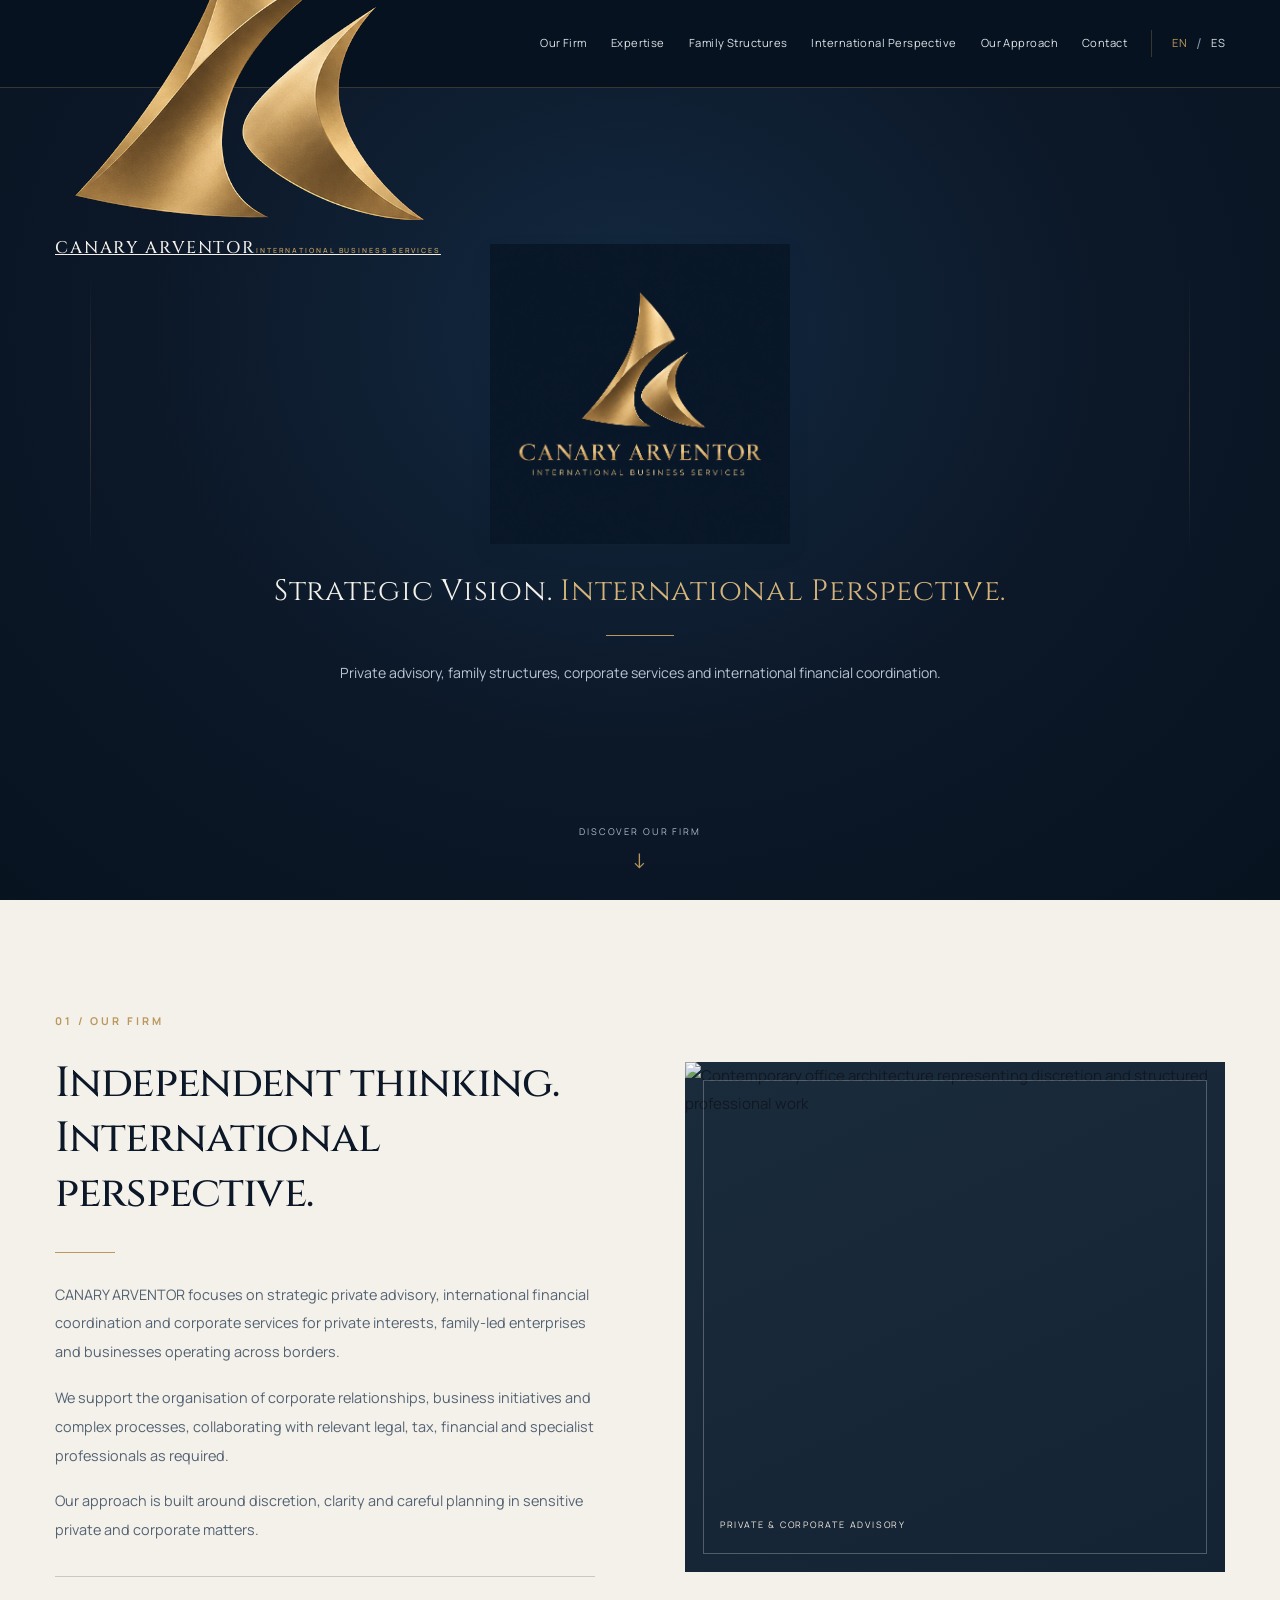
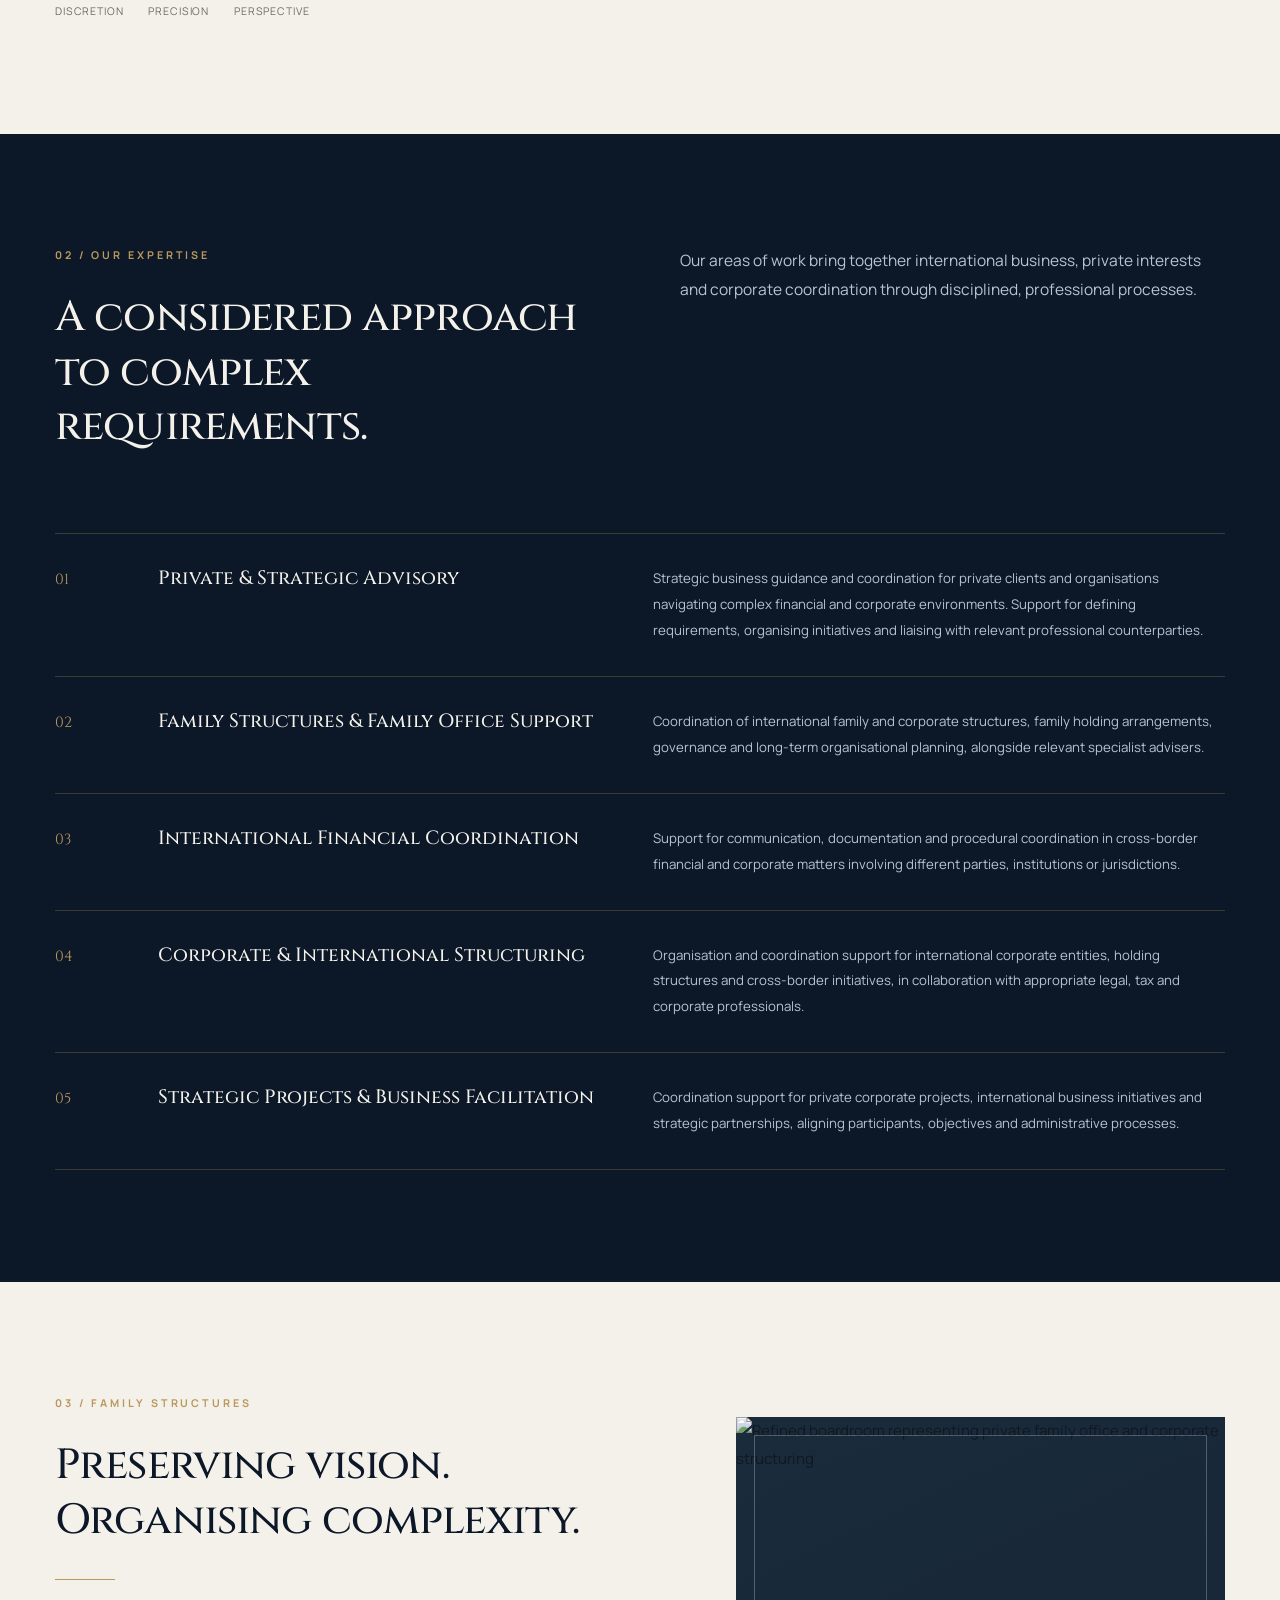
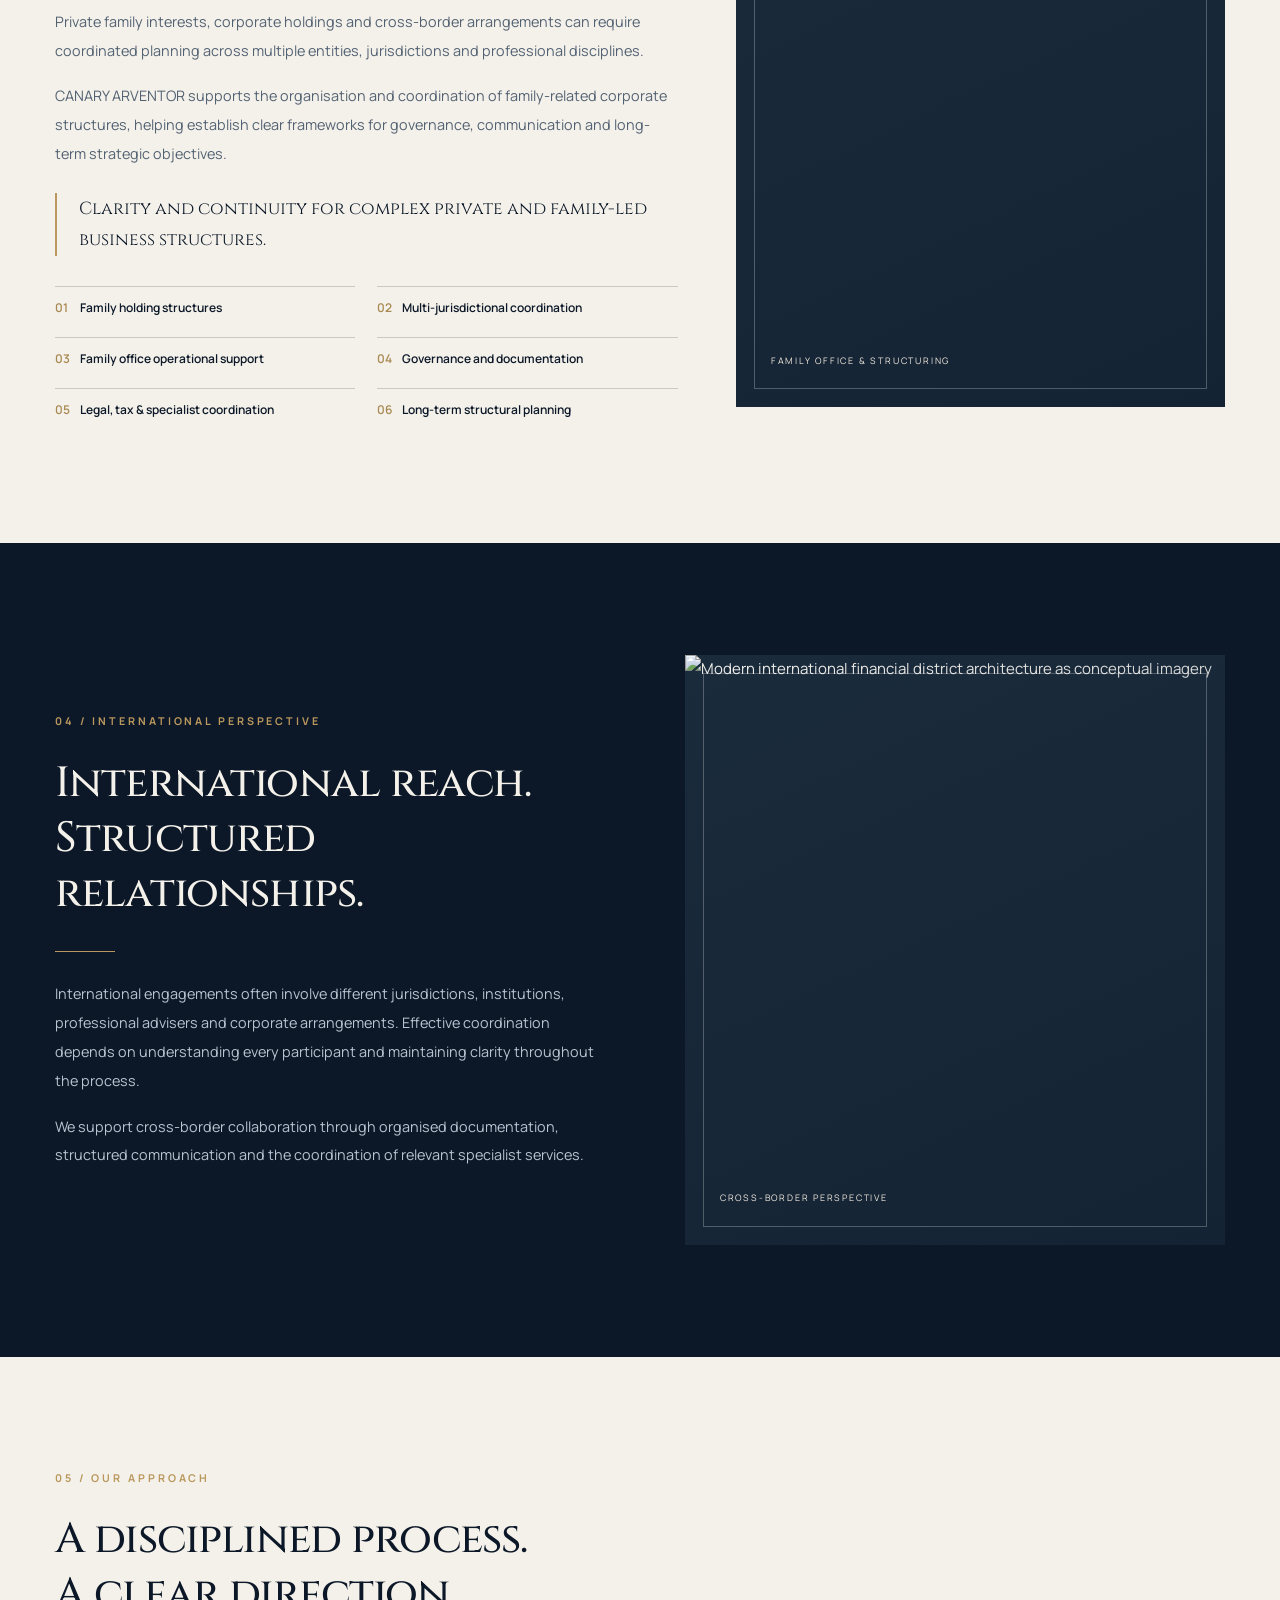
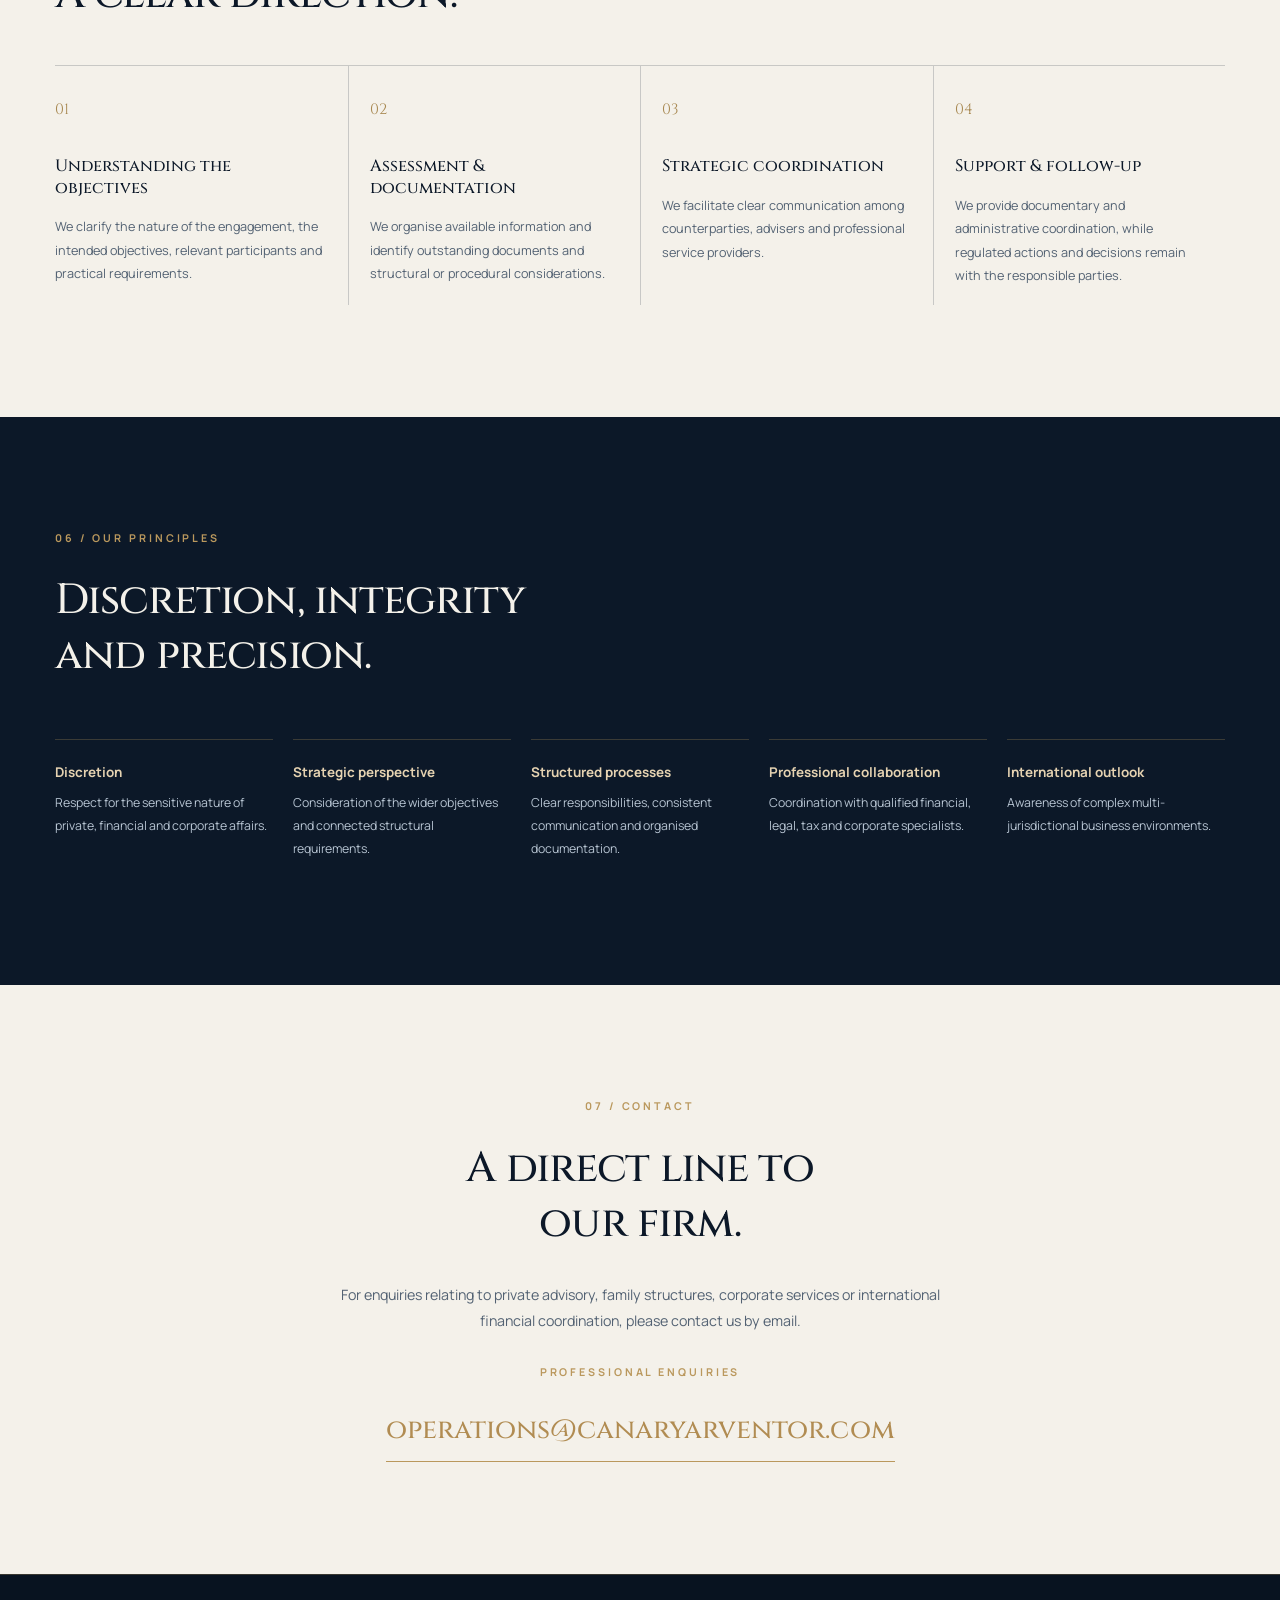
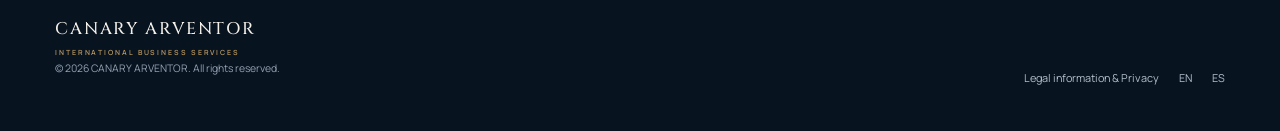
==== commit 317b223e: "Add approved gold emblem beside header wordmark (index.html)" ====
--- a/index.html
+++ b/index.html
@@ -9,7 +9,7 @@
 <link href="https://fonts.googleapis.com/css2?family=Cinzel:wght@400;500;600&family=Manrope:wght@400;500;600;700&display=swap" rel="stylesheet">
 <link rel="stylesheet" href="assets/css/style.css"><script defer src="assets/js/site.js"></script><script type="application/ld+json">{"@context":"https://schema.org","@type":"Organization","name":"CANARY ARVENTOR","url":"https://canaryarventor.com","email":"operations@canaryarventor.com","description":"International business services and corporate coordination"}</script></head>
 <body><header class="site-header"><div class="container header-inner">
-<a class="brand-name" style="text-decoration:none" href="#top" aria-label="CANARY ARVENTOR"><div class="wordmark">CANARY ARVENTOR</div><div class="brand-subline">INTERNATIONAL BUSINESS SERVICES</div></a>
+<a class="brand-name" href="#top" aria-label="CANARY ARVENTOR"><span class="header-emblem" aria-hidden="true"><svg xmlns="http://www.w3.org/2000/svg" viewBox="355 182 570 590" preserveAspectRatio="xMidYMid meet" focusable="false"><defs><filter id="canary-header-gold" color-interpolation-filters="sRGB"><feColorMatrix type="matrix" values="1 0 0 0 0  0 1 0 0 0  0 0 1 0 0  6 0 0 0 -0.65"/></filter></defs><image x="0" y="0" width="1254" height="1254" href="assets/brand/canary-arventor-logo-approved.png" filter="url(#canary-header-gold)"/></svg></span><span class="brand-text"><span class="wordmark">CANARY ARVENTOR</span><span class="brand-subline">INTERNATIONAL BUSINESS SERVICES</span></span></a>
 <button class="menu-toggle" aria-label="Menu" aria-expanded="false" aria-controls="main-nav">☰</button>
 <nav id="main-nav" class="header-links" aria-label="Navigation"><a href="#firm">Our Firm</a><a href="#expertise">Expertise</a><a href="#family">Family Structures</a><a href="#global">International Perspective</a><a href="#approach">Our Approach</a><a href="#contact">Contact</a><span class="lang-switch"><a href="/" aria-current="page" lang="en">EN</a><span class="lang-divider">/</span><a href="/es/"  lang="es">ES</a></span></nav>
 </div></header>
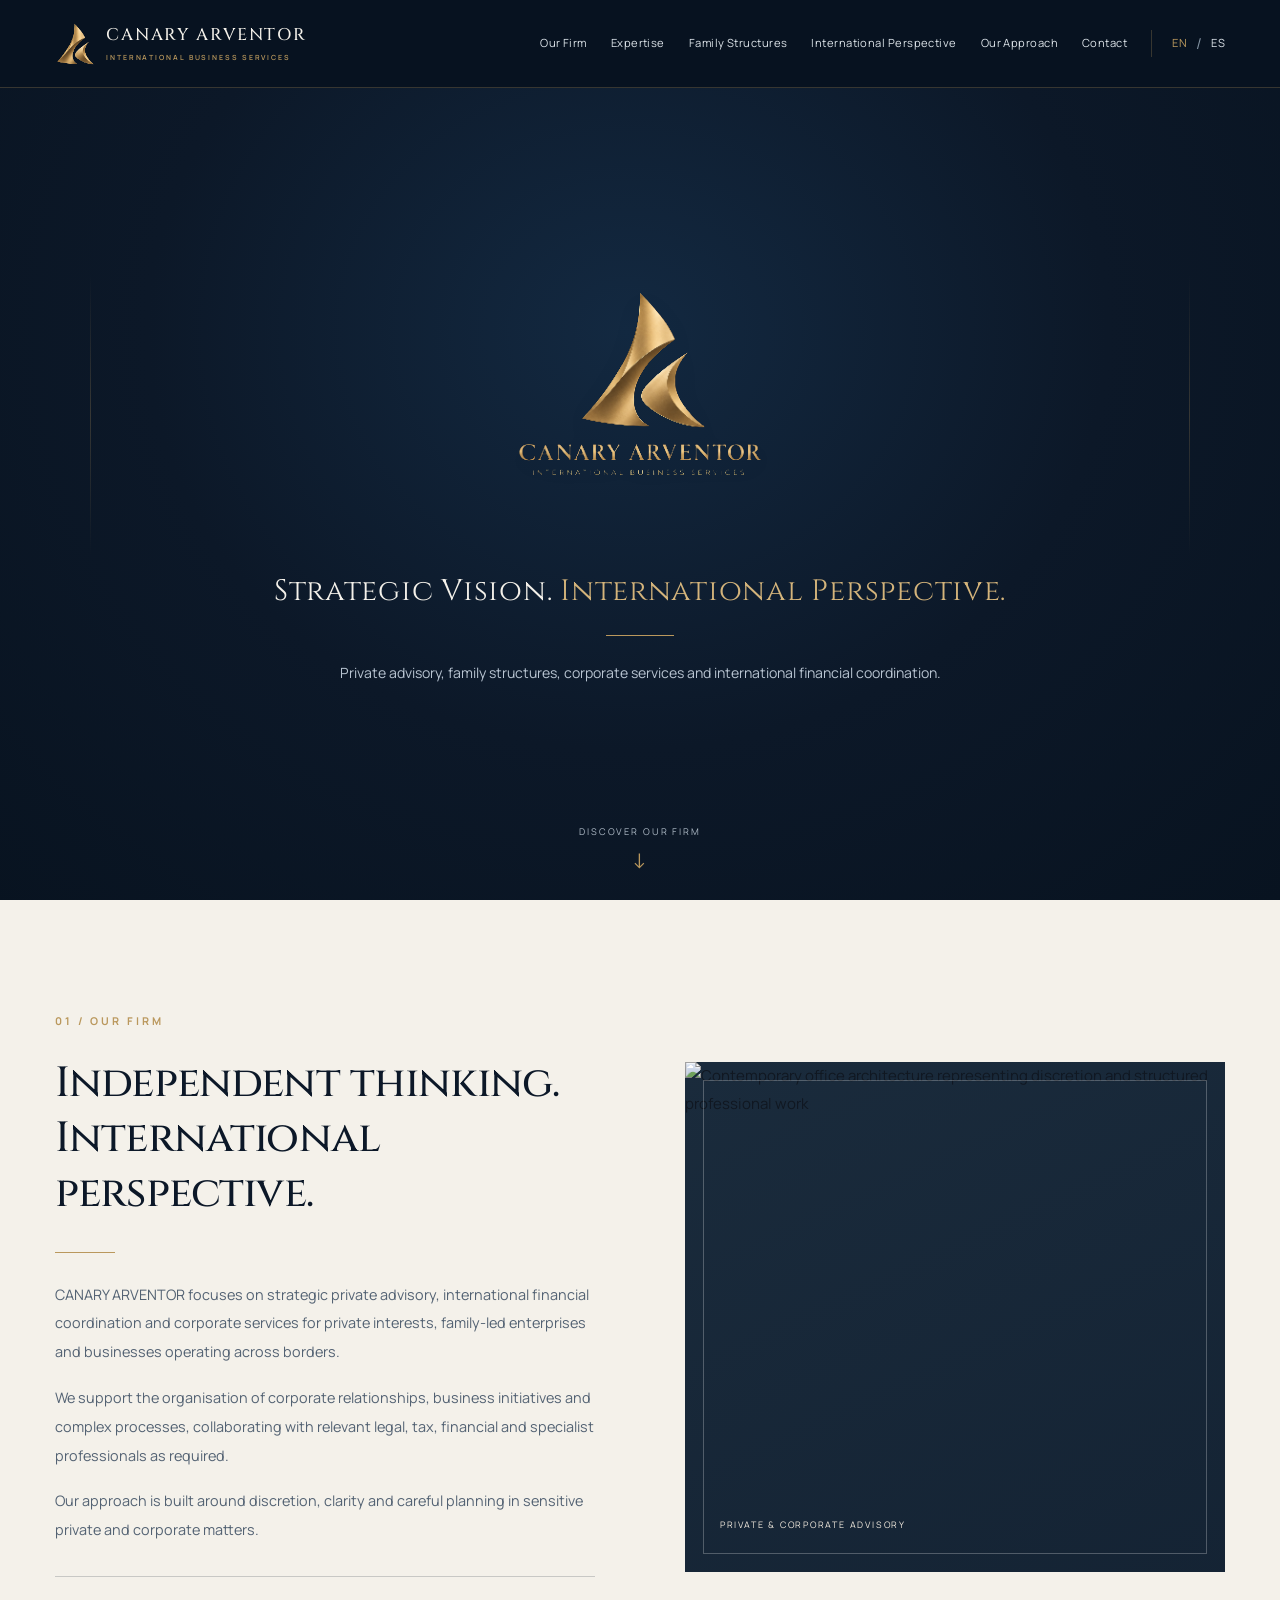
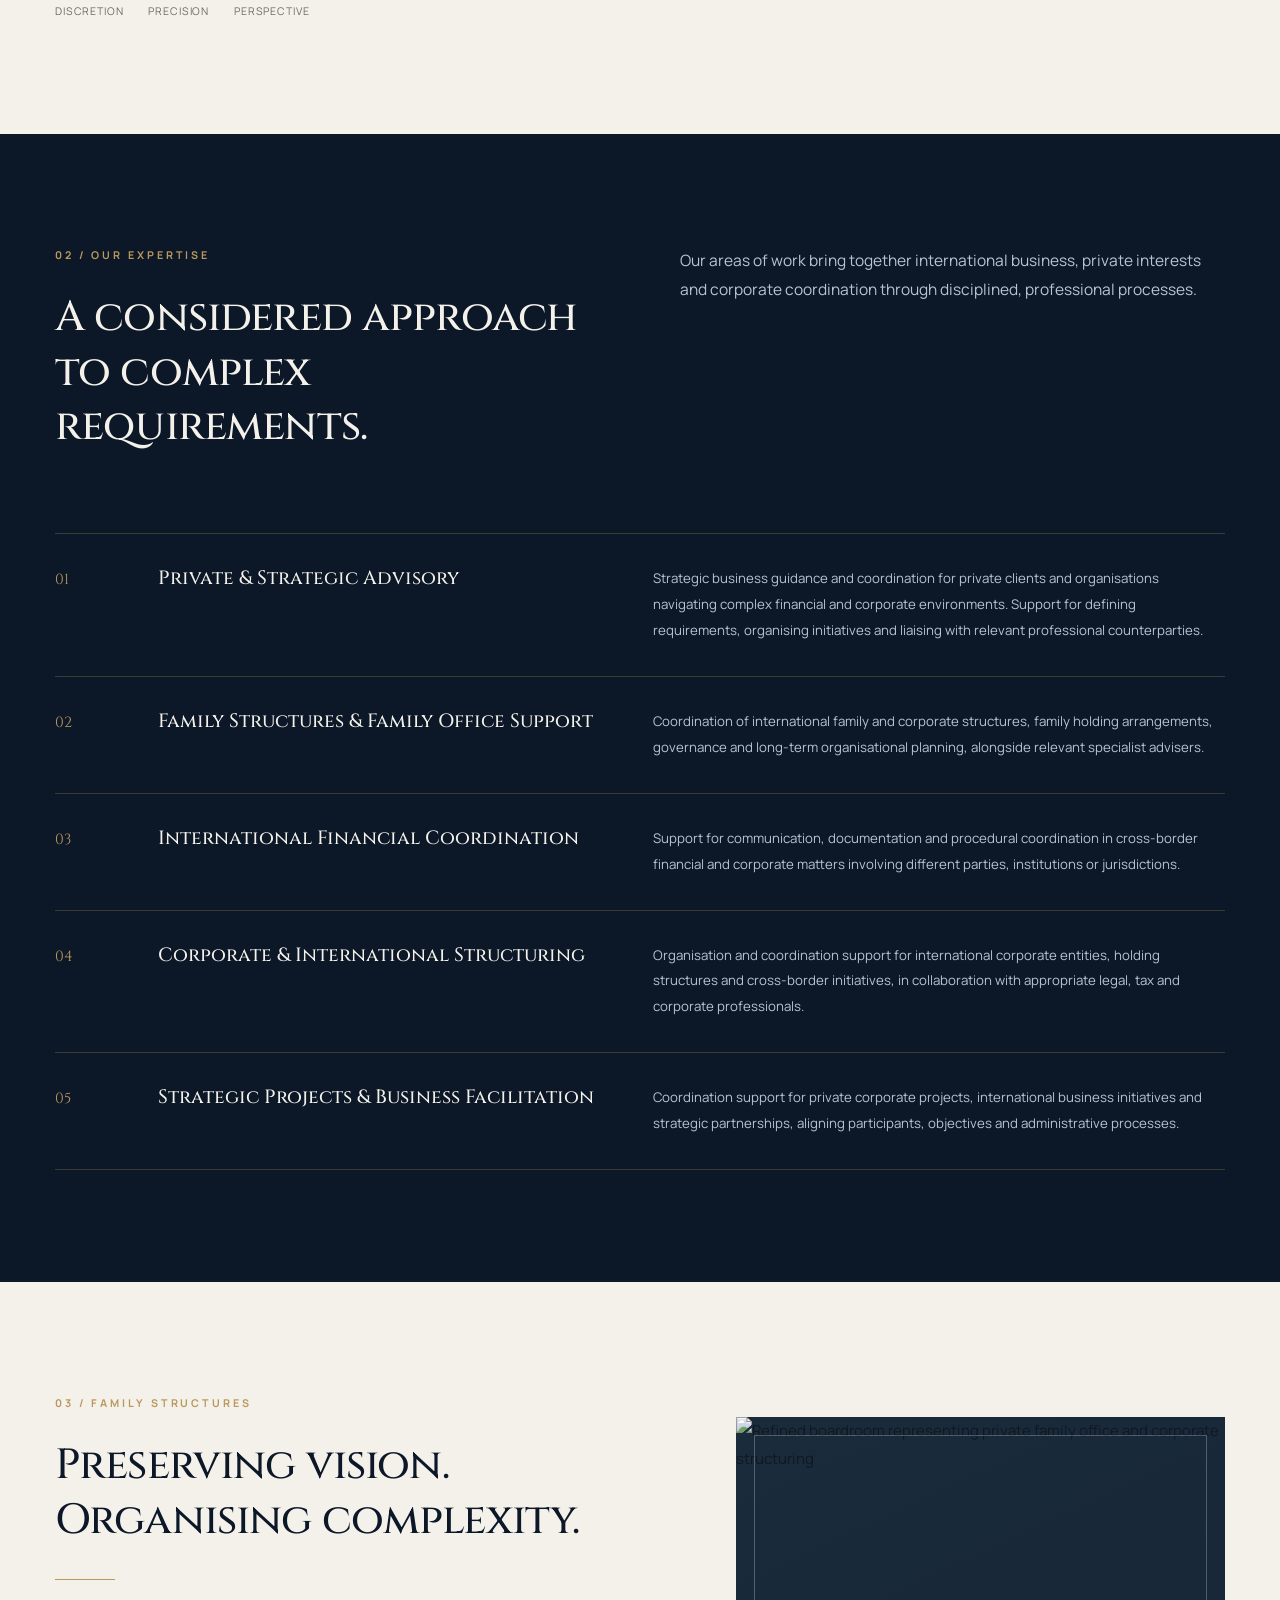
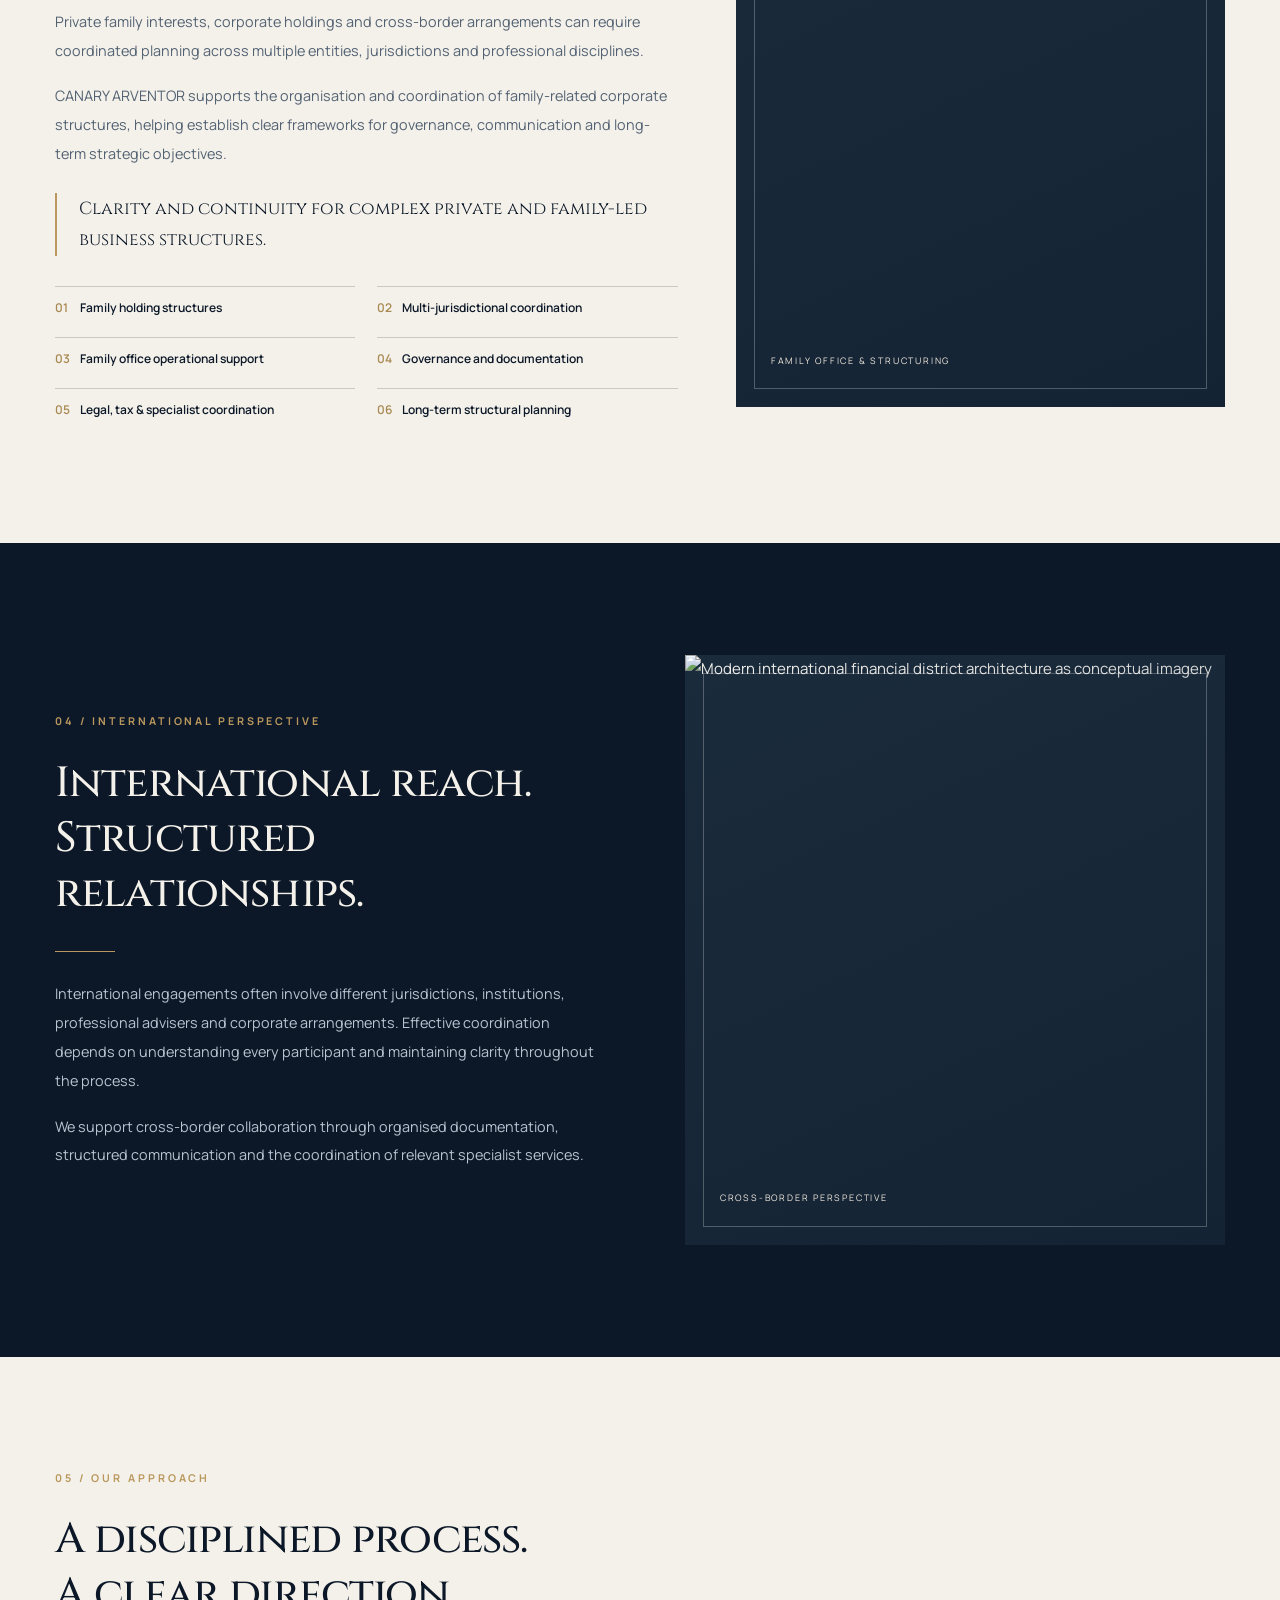
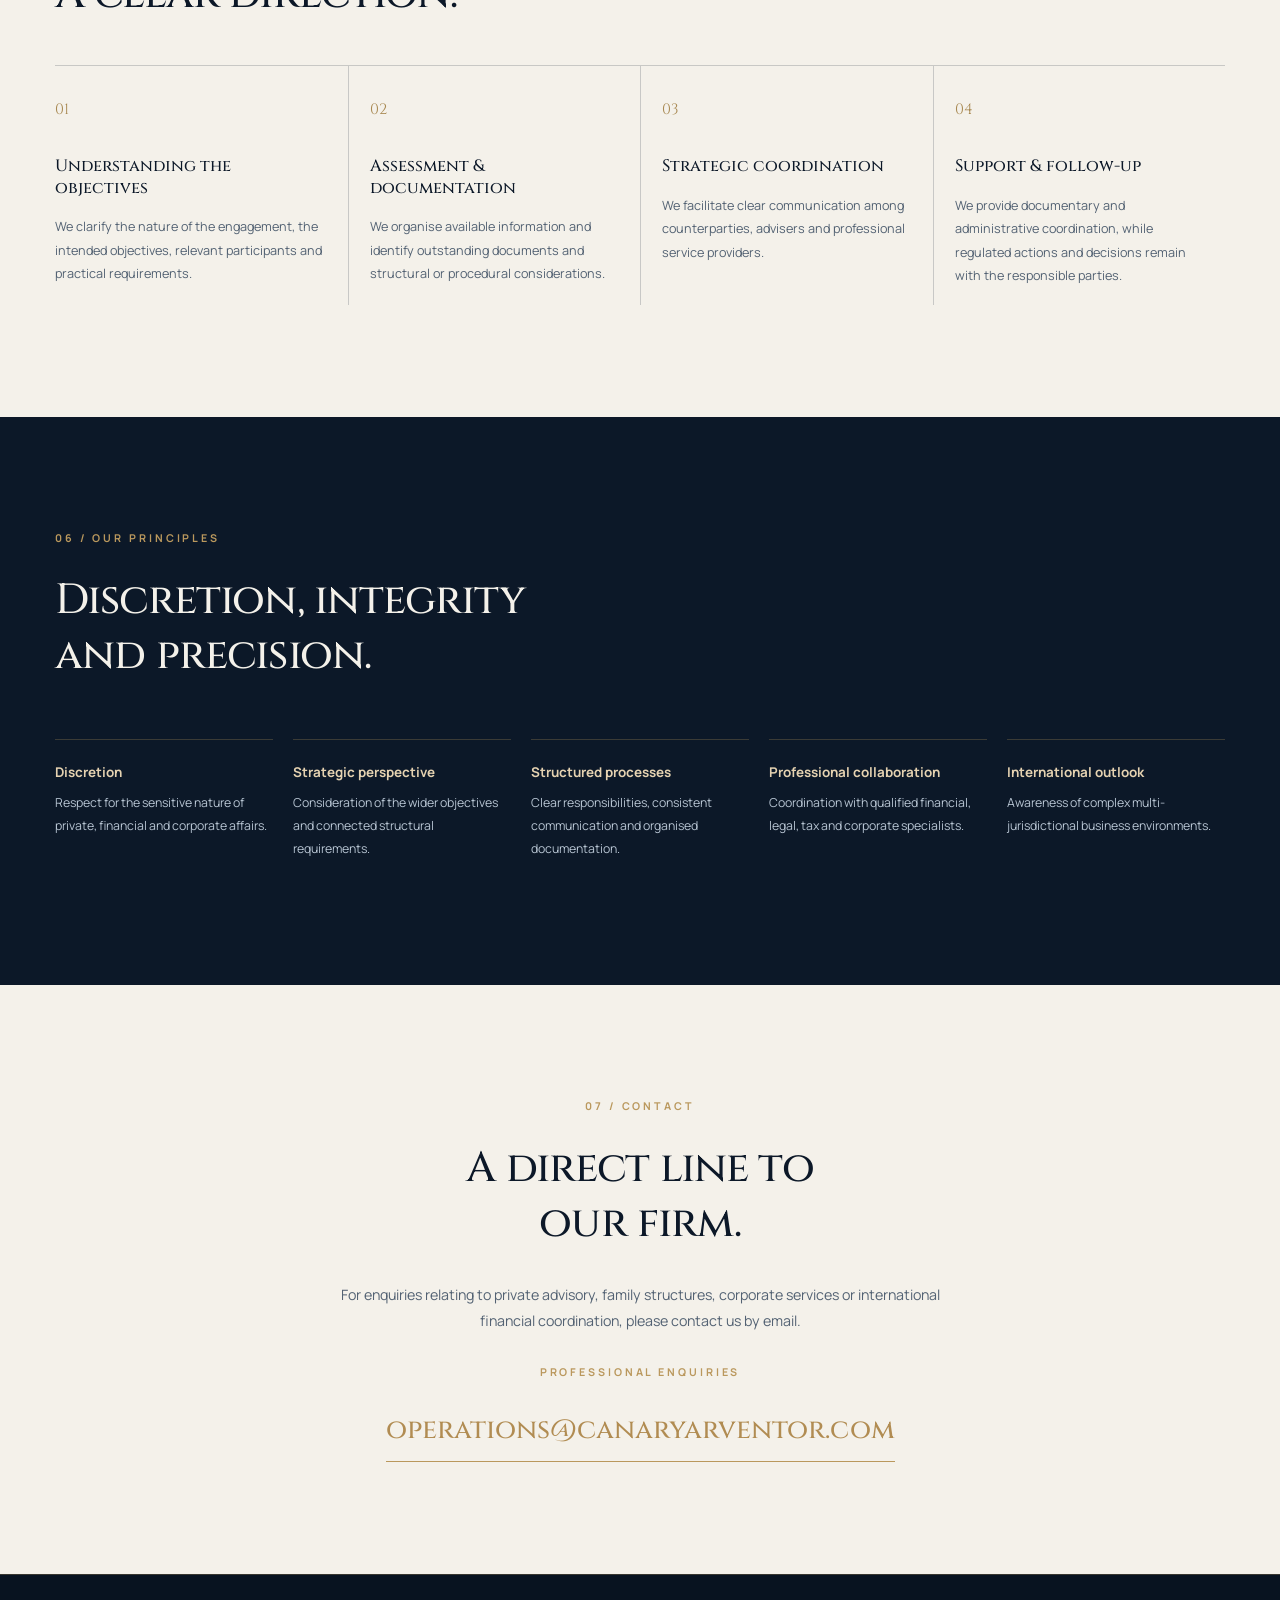
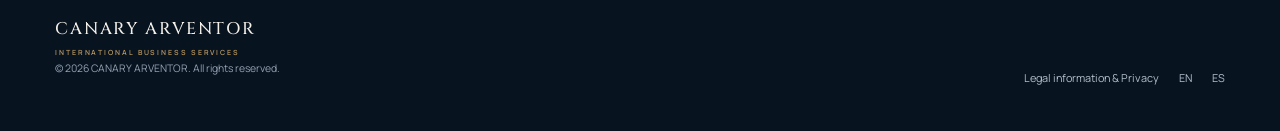
==== commit 822603f5: "Remove rectangular logo background in index.html hero; preserve approved logo and layout" ====
--- a/index.html
+++ b/index.html
@@ -15,7 +15,7 @@
 </div></header>
 <main id="top">
 <section class="hero section-dark" aria-labelledby="hero-heading"><div class="container hero-inner">
-<img class="hero-logo" src="assets/brand/canary-arventor-logo-approved.png" alt="CANARY ARVENTOR — International Business Services, official approved logo" width="1254" height="1254" fetchpriority="high">
+<svg class="hero-logo" xmlns="http://www.w3.org/2000/svg" viewBox="0 0 1254 1254" role="img" aria-label="CANARY ARVENTOR — International Business Services, official approved logo"><defs><filter id="canary-hero-remove-background" x="0" y="0" width="100%" height="100%" color-interpolation-filters="sRGB"><feColorMatrix in="SourceGraphic" type="matrix" values="1 0 0 0 0  0 1 0 0 0  0 0 1 0 0  8 0 -8 0 0"/></filter></defs><image x="0" y="0" width="1254" height="1254" href="assets/brand/canary-arventor-logo-approved.png" filter="url(#canary-hero-remove-background)"/></svg>
 <h1 id="hero-heading" class="hero-statement">Strategic Vision. <em>International Perspective.</em></h1><div class="hero-rule"></div><p class="hero-intro">Private advisory, family structures, corporate services and international financial coordination.</p>
 </div><a href="#firm" class="hero-scroll">Discover our firm</a></section>
 <section id="firm" class="section-light firm" aria-labelledby="firm-title"><div class="container split"><div class="section-text"><div class="eyebrow">01 / OUR FIRM</div><h2 id="firm-title">Independent thinking.<br>International perspective.</h2><div class="fine-rule"></div><p class="copy">CANARY ARVENTOR focuses on strategic private advisory, international financial coordination and corporate services for private interests, family-led enterprises and businesses operating across borders.</p><p class="copy">We support the organisation of corporate relationships, business initiatives and complex processes, collaborating with relevant legal, tax, financial and specialist professionals as required.</p><p class="copy">Our approach is built around discretion, clarity and careful planning in sensitive private and corporate matters.</p><div class="metric-strip"><span>Discretion</span><span>Precision</span><span>Perspective</span></div></div><div class="visual"><img loading="lazy" decoding="async" src="https://images.unsplash.com/photo-1497366754035-f200968a6e72?auto=format&fit=crop&w=1240&q=85" alt="Contemporary office architecture representing discretion and structured professional work"><span class="visual-caption">PRIVATE &amp; CORPORATE ADVISORY</span></div></div></section>
--- a/assets/css/style.css
+++ b/assets/css/style.css
@@ -1,6 +1,6 @@
 :root{--navy:#0C1828;--deep:#081320;--ivory:#F4F1EA;--gold:#BA985D;--slate:#718096;--muted-on-dark:#BAC4D1;--muted-on-light:#536273;--rule-dark:rgba(186,152,93,.27);--rule-light:rgba(12,24,40,.19);--heading:"Cinzel",Georgia,serif;--body:"Manrope",Arial,sans-serif;--max:1220px}
 *{box-sizing:border-box}html{scroll-behavior:smooth;scroll-padding-top:90px}body{margin:0;background:var(--navy);font:400 15px/1.86 var(--body);color:var(--ivory);-webkit-font-smoothing:antialiased}a{color:inherit}a:focus-visible,button:focus-visible{outline:2px solid var(--gold);outline-offset:4px}img{max-width:100%;height:auto}h1,h2,h3,p{margin-top:0}h1,h2,h3{font-family:var(--heading);font-weight:500;line-height:1.3}p{max-width:70ch}.container{width:calc(100% - 110px);max-width:var(--max);margin:auto}.eyebrow{font-size:.67rem;letter-spacing:.27em;font-weight:700;text-transform:uppercase;color:var(--gold);margin-bottom:25px}.section-dark{background:var(--navy);color:var(--ivory)}.section-light{background:var(--ivory);color:var(--navy)}.section-dark .copy,.section-dark .intro{color:var(--muted-on-dark)}.section-light .copy,.section-light .intro{color:var(--muted-on-light)}section:not(.hero){padding:112px 0}section:not(.hero) h2{font-size:clamp(2rem,3.3vw,3.7rem);margin:0 0 30px;letter-spacing:-.02em}
-.site-header{position:sticky;top:0;height:88px;background:rgba(8,19,32,.97);border-bottom:1px solid var(--rule-dark);backdrop-filter:blur(10px);z-index:20}.header-inner{height:100%;display:flex;align-items:center;justify-content:space-between;gap:20px}.wordmark{font:500 1.06rem/1.4 var(--heading);letter-spacing:.11em;white-space:nowrap}.brand-subline{font-size:.44rem;letter-spacing:.27em;color:var(--gold);font-weight:600;margin-top:5px}.header-links{display:flex;gap:24px;align-items:center}.header-links a{text-decoration:none;font-size:.7rem;letter-spacing:.04em;color:#DCE3E9}.header-links a:hover,.header-links a[aria-current]{color:var(--gold)}.lang-switch{border-left:1px solid var(--rule-dark);padding-left:20px;display:flex;gap:9px;align-items:center}.lang-divider{color:#8393A2}.menu-toggle{display:none;background:none;border:1px solid var(--gold);color:var(--gold);padding:5px 12px;cursor:pointer}
+.site-header{position:sticky;top:0;height:88px;background:rgba(8,19,32,.97);border-bottom:1px solid var(--rule-dark);backdrop-filter:blur(10px);z-index:20}.header-inner{height:100%;display:flex;align-items:center;justify-content:space-between;gap:20px}.brand-name{display:inline-flex;align-items:center;gap:10px;color:inherit;text-decoration:none;flex-shrink:0}.brand-text{display:flex;flex-direction:column;justify-content:center}.header-emblem{display:block;width:41px;height:45px;flex:none}.header-emblem svg{width:100%;height:100%;display:block}.wordmark{font:500 1.06rem/1.4 var(--heading);letter-spacing:.11em;white-space:nowrap}.brand-subline{font-size:.44rem;letter-spacing:.27em;color:var(--gold);font-weight:600;margin-top:5px}.header-links{display:flex;gap:24px;align-items:center}.header-links a{text-decoration:none;font-size:.7rem;letter-spacing:.04em;color:#DCE3E9}.header-links a:hover,.header-links a[aria-current]{color:var(--gold)}.lang-switch{border-left:1px solid var(--rule-dark);padding-left:20px;display:flex;gap:9px;align-items:center}.lang-divider{color:#8393A2}.menu-toggle{display:none;background:none;border:1px solid var(--gold);color:var(--gold);padding:5px 12px;cursor:pointer}
 .hero{position:relative;display:flex;align-items:center;min-height:calc(100vh - 88px);background:radial-gradient(ellipse at 49% 30%,#132941 0%,#0C1828 52%,#081320 100%);overflow:hidden}.hero:before,.hero:after{content:"";position:absolute;top:23%;height:280px;width:1px;background:linear-gradient(transparent,rgba(186,152,93,.25),transparent)}.hero:before{left:7%}.hero:after{right:7%}.hero-inner{text-align:center;display:flex;align-items:center;flex-direction:column;padding:40px 0 84px}.hero-logo{width:min(300px,62vw);display:block;margin:0 auto 28px;filter:drop-shadow(0 8px 12px rgba(0,0,0,.03))}.hero-statement{font-size:clamp(1.2rem,2.3vw,2.15rem);font-weight:400;letter-spacing:.025em;max-width:810px;margin:0}.hero-statement em{font-style:normal;color:#D4B47B}.hero-rule{width:68px;height:1px;background:var(--gold);margin:24px auto}.hero-intro{color:#B8C4D1;font-size:.88rem;max-width:670px}.hero-scroll{position:absolute;bottom:21px;left:50%;transform:translateX(-50%);font-size:.58rem;text-transform:uppercase;text-decoration:none;letter-spacing:.2em;color:#ADB9C5;text-align:center;white-space:nowrap}.hero-scroll:after{display:block;content:"↓";color:var(--gold);font-size:1.3rem}
 .split{display:grid;grid-template-columns:1fr 1fr;gap:clamp(35px,7vw,105px);align-items:center}.split.reverse .visual{order:2}.split.reverse .section-text{order:1}.copy{font-size:.9rem;line-height:2;margin-bottom:17px}.fine-rule{width:60px;height:1px;background:var(--gold);margin:28px 0}.visual{position:relative;min-height:510px;overflow:hidden;background:#1A2B3C}.visual img{position:absolute;inset:0;width:100%;height:100%;object-fit:cover;filter:saturate(.6)}.visual:after{content:"";position:absolute;inset:0;background:linear-gradient(155deg,transparent,rgba(12,24,40,.4))}.visual:before{content:"";position:absolute;inset:18px;border:1px solid rgba(255,255,255,.25);z-index:2}.visual-caption{position:absolute;bottom:38px;left:35px;z-index:3;font-size:.56rem;letter-spacing:.2em;color:#F3EBDF}.metric-strip{display:flex;gap:25px;border-top:1px solid var(--rule-light);margin-top:31px;padding-top:25px}.metric-strip span{font-size:.66rem;letter-spacing:.08em;text-transform:uppercase;color:#71695F}
 .services-top{display:grid;grid-template-columns:1fr 1fr;gap:80px;margin-bottom:48px}.services-top .intro{font-size:.97rem}.service-list{border-top:1px solid var(--rule-dark)}.service{display:grid;grid-template-columns:65px 1fr 1.25fr;gap:38px;padding:32px 0;border-bottom:1px solid var(--rule-dark)}.service-index{color:var(--gold);font-family:var(--heading);font-size:.92rem}.service h3{font-size:1.2rem;color:var(--ivory);margin:0}.service p{font-size:.83rem;color:#B7C4D0;margin:0;line-height:1.95}
@@ -8,7 +8,7 @@
 .steps{display:grid;grid-template-columns:repeat(4,minmax(0,1fr));border-top:1px solid var(--rule-light);margin-top:42px}.step{padding:30px 20px 5px 0}.step:not(:first-child){border-left:1px solid var(--rule-light);padding-left:21px}.step-num{display:block;font-family:var(--heading);color:#A88952;margin-bottom:32px}.step h3{font-size:1.03rem}.step p{font-size:.79rem;line-height:1.85;color:var(--muted-on-light)}
 .principles-grid{display:grid;grid-template-columns:repeat(5,1fr);gap:20px;margin-top:55px}.principle{border-top:1px solid var(--rule-dark);padding-top:22px}.principle h3{font:700 .84rem/1.5 var(--body);color:#E5D2B1;margin:0 0 10px}.principle p{font-size:.77rem;color:#B7C4D2;line-height:1.86}
 .contact{text-align:center}.contact-inner{display:flex;flex-direction:column;align-items:center}.contact .intro{max-width:620px;margin:0 auto 28px;font-size:.89rem}.contact-address{font:500 clamp(1rem,2.4vw,1.7rem)/1.6 var(--heading);color:#B18C52;overflow-wrap:anywhere;text-decoration:none;border-bottom:1px solid var(--gold);padding-bottom:10px}.contact-address:hover{color:#9B7644}.footer{background:var(--deep);padding:42px 0;border-top:1px solid var(--rule-dark)}.footer-inner{display:flex;justify-content:space-between;align-items:end;gap:24px}.footer-note{color:#94A2B2;font-size:.65rem}.footer-links{display:flex;gap:20px;align-items:center;flex-wrap:wrap}.footer-links a{text-decoration:none;font-size:.68rem;color:#B2C0CC}.footer-links a:hover{color:var(--gold)}.legal-shell{min-height:80vh;padding:80px 0}.legal-shell h1{font-size:2.4rem}.legal-shell a{color:var(--gold)}
-@media(max-width:1050px){.container{width:calc(100% - 64px)}.header-links{gap:13px}.header-links a{font-size:.62rem}.wordmark{font-size:.9rem}.brand-subline{letter-spacing:.15em}.split,.family-grid{gap:35px}.service{grid-template-columns:38px 1fr 1.18fr;gap:24px}.principles-grid{grid-template-columns:repeat(3,1fr)}}
-@media(max-width:760px){.container{width:calc(100% - 42px)}.site-header{height:75px}.menu-toggle{display:block}.header-links{display:none;position:absolute;top:74px;left:0;right:0;flex-direction:column;align-items:stretch;gap:17px;background:#081320;padding:23px;border-bottom:1px solid var(--rule-dark)}.header-links.is-open{display:flex}.header-links a{font-size:.8rem}.lang-switch{border:0;border-top:1px solid var(--rule-dark);padding:14px 0 0}.hero{min-height:calc(100svh - 75px)}.hero:before,.hero:after{display:none}.hero-inner{padding:44px 0 74px}.hero-logo{width:min(265px,67vw);margin-bottom:24px}.hero-statement{font-size:clamp(1.14rem,4.7vw,1.65rem)}.hero-intro{font-size:.79rem}.hero-scroll{bottom:6px}section:not(.hero){padding:76px 0}section:not(.hero) h2{font-size:clamp(1.7rem,6.8vw,2.8rem)}.split,.family-grid,.services-top{grid-template-columns:1fr;gap:33px}.split.reverse .visual{order:1}.split.reverse .section-text{order:2}.visual,.family .visual,.global .visual{min-height:370px}.services-top{gap:8px;margin-bottom:24px}.service{grid-template-columns:35px 1fr;gap:12px;padding:23px 0}.service h3{font-size:1.05rem}.service p{grid-column:2}.steps{grid-template-columns:repeat(2,1fr)}.step:nth-child(3){border-left:0;padding-left:0}.step:nth-child(n+3){border-top:1px solid var(--rule-light)}.principles-grid{grid-template-columns:1fr 1fr}.footer-inner{flex-direction:column;align-items:flex-start}}
-@media(max-width:440px){.container{width:calc(100% - 34px)}.hero-logo{width:min(232px,68vw);margin-bottom:22px}.hero-statement{font-size:1.08rem}.hero-intro{font-size:.72rem}.eyebrow{letter-spacing:.17em}.family-list,.steps,.principles-grid{grid-template-columns:1fr}.step,.step:not(:first-child){padding:20px 0!important;border-left:0}.step:not(:first-child){border-top:1px solid var(--rule-light)}.step-num{margin-bottom:15px}.contact-address{font-size:.85rem}.visual,.family .visual,.global .visual{min-height:315px}}
+@media(max-width:1050px){.container{width:calc(100% - 64px)}.header-links{gap:13px}.header-links a{font-size:.62rem}.wordmark{font-size:.9rem}.brand-subline{letter-spacing:.15em}.header-emblem{width:36px;height:40px}.brand-name{gap:8px}.split,.family-grid{gap:35px}.service{grid-template-columns:38px 1fr 1.18fr;gap:24px}.principles-grid{grid-template-columns:repeat(3,1fr)}}
+@media(max-width:760px){.container{width:calc(100% - 42px)}.site-header{height:75px}.header-emblem{width:33px;height:37px}.brand-name{gap:8px}.menu-toggle{display:block}.header-links{display:none;position:absolute;top:74px;left:0;right:0;flex-direction:column;align-items:stretch;gap:17px;background:#081320;padding:23px;border-bottom:1px solid var(--rule-dark)}.header-links.is-open{display:flex}.header-links a{font-size:.8rem}.lang-switch{border:0;border-top:1px solid var(--rule-dark);padding:14px 0 0}.hero{min-height:calc(100svh - 75px)}.hero:before,.hero:after{display:none}.hero-inner{padding:44px 0 74px}.hero-logo{width:min(265px,67vw);margin-bottom:24px}.hero-statement{font-size:clamp(1.14rem,4.7vw,1.65rem)}.hero-intro{font-size:.79rem}.hero-scroll{bottom:6px}section:not(.hero){padding:76px 0}section:not(.hero) h2{font-size:clamp(1.7rem,6.8vw,2.8rem)}.split,.family-grid,.services-top{grid-template-columns:1fr;gap:33px}.split.reverse .visual{order:1}.split.reverse .section-text{order:2}.visual,.family .visual,.global .visual{min-height:370px}.services-top{gap:8px;margin-bottom:24px}.service{grid-template-columns:35px 1fr;gap:12px;padding:23px 0}.service h3{font-size:1.05rem}.service p{grid-column:2}.steps{grid-template-columns:repeat(2,1fr)}.step:nth-child(3){border-left:0;padding-left:0}.step:nth-child(n+3){border-top:1px solid var(--rule-light)}.principles-grid{grid-template-columns:1fr 1fr}.footer-inner{flex-direction:column;align-items:flex-start}}
+@media(max-width:440px){.container{width:calc(100% - 34px)}.header-emblem{width:31px;height:35px}.brand-name{gap:7px}.wordmark{font-size:.82rem}.brand-subline{font-size:.39rem;letter-spacing:.12em}.hero-logo{width:min(232px,68vw);margin-bottom:22px}.hero-statement{font-size:1.08rem}.hero-intro{font-size:.72rem}.eyebrow{letter-spacing:.17em}.family-list,.steps,.principles-grid{grid-template-columns:1fr}.step,.step:not(:first-child){padding:20px 0!important;border-left:0}.step:not(:first-child){border-top:1px solid var(--rule-light)}.step-num{margin-bottom:15px}.contact-address{font-size:.85rem}.visual,.family .visual,.global .visual{min-height:315px}}
 @media(prefers-reduced-motion:reduce){html{scroll-behavior:auto}}
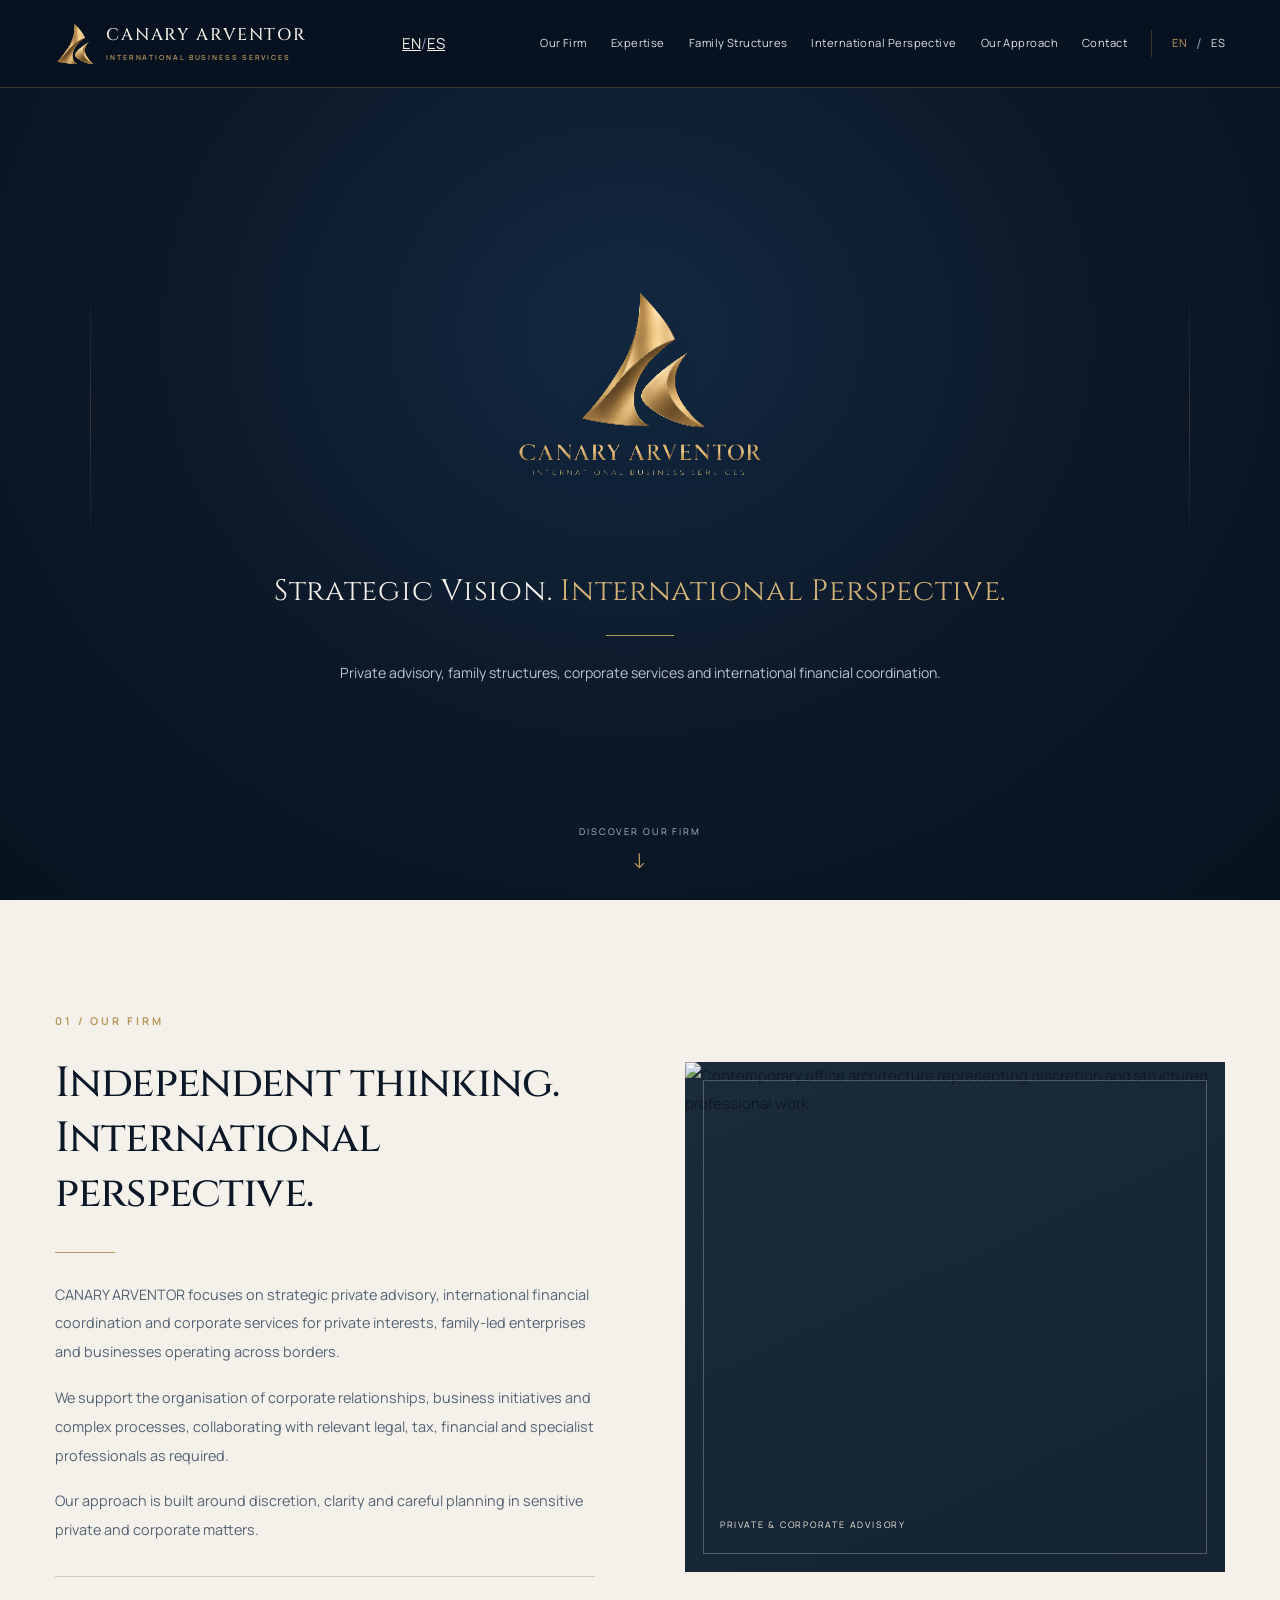
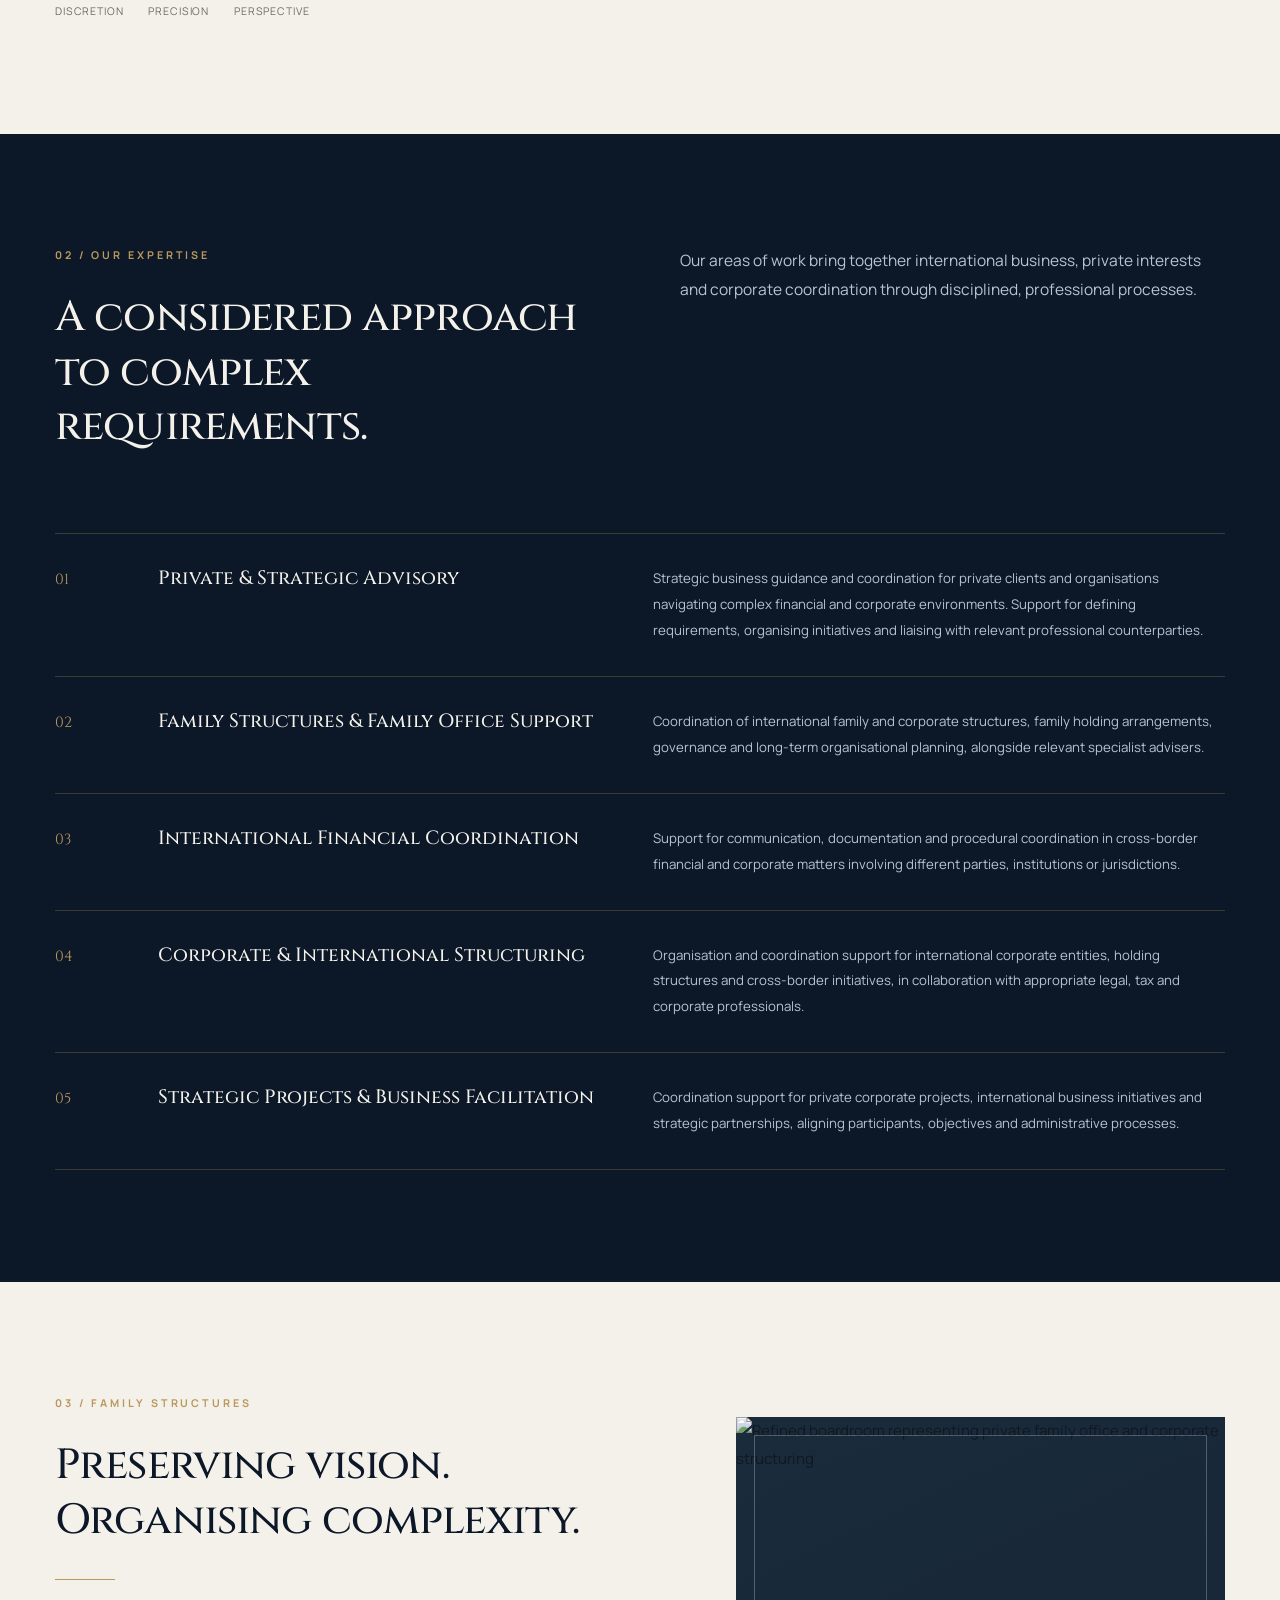
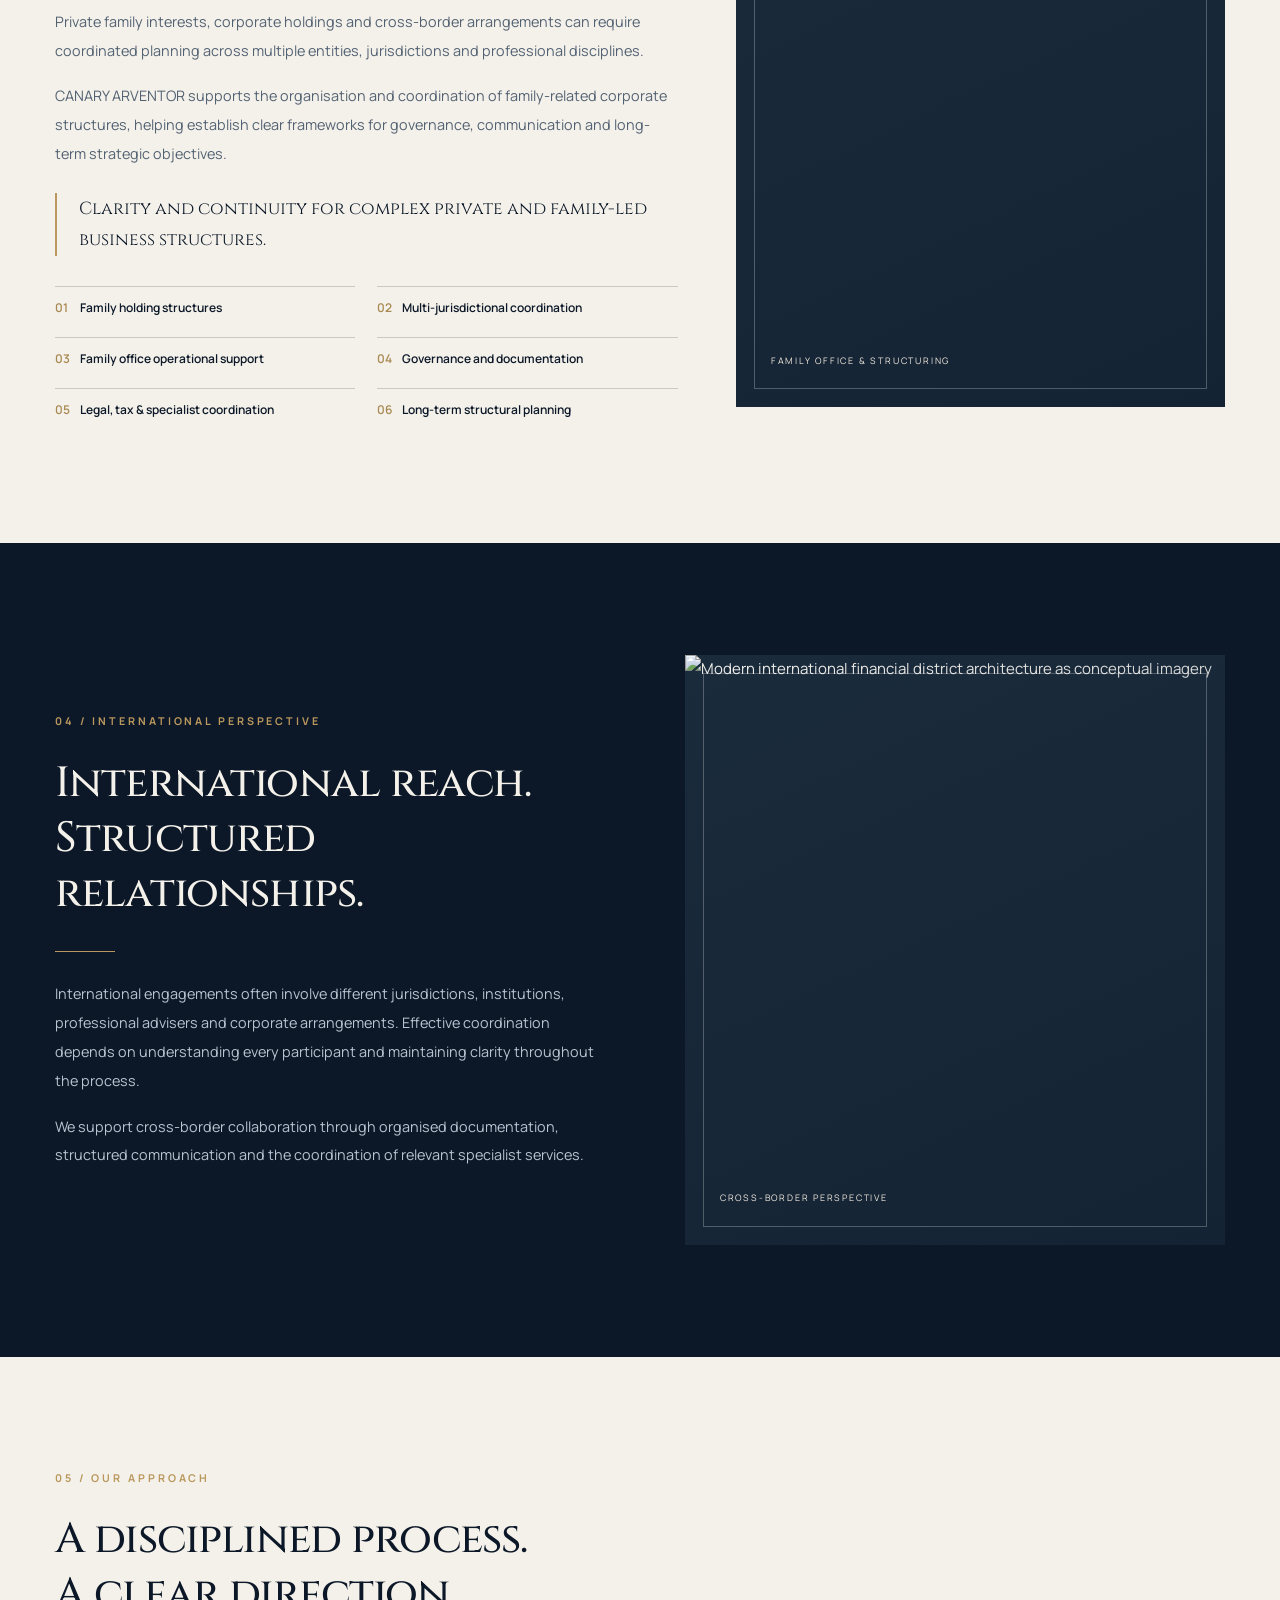
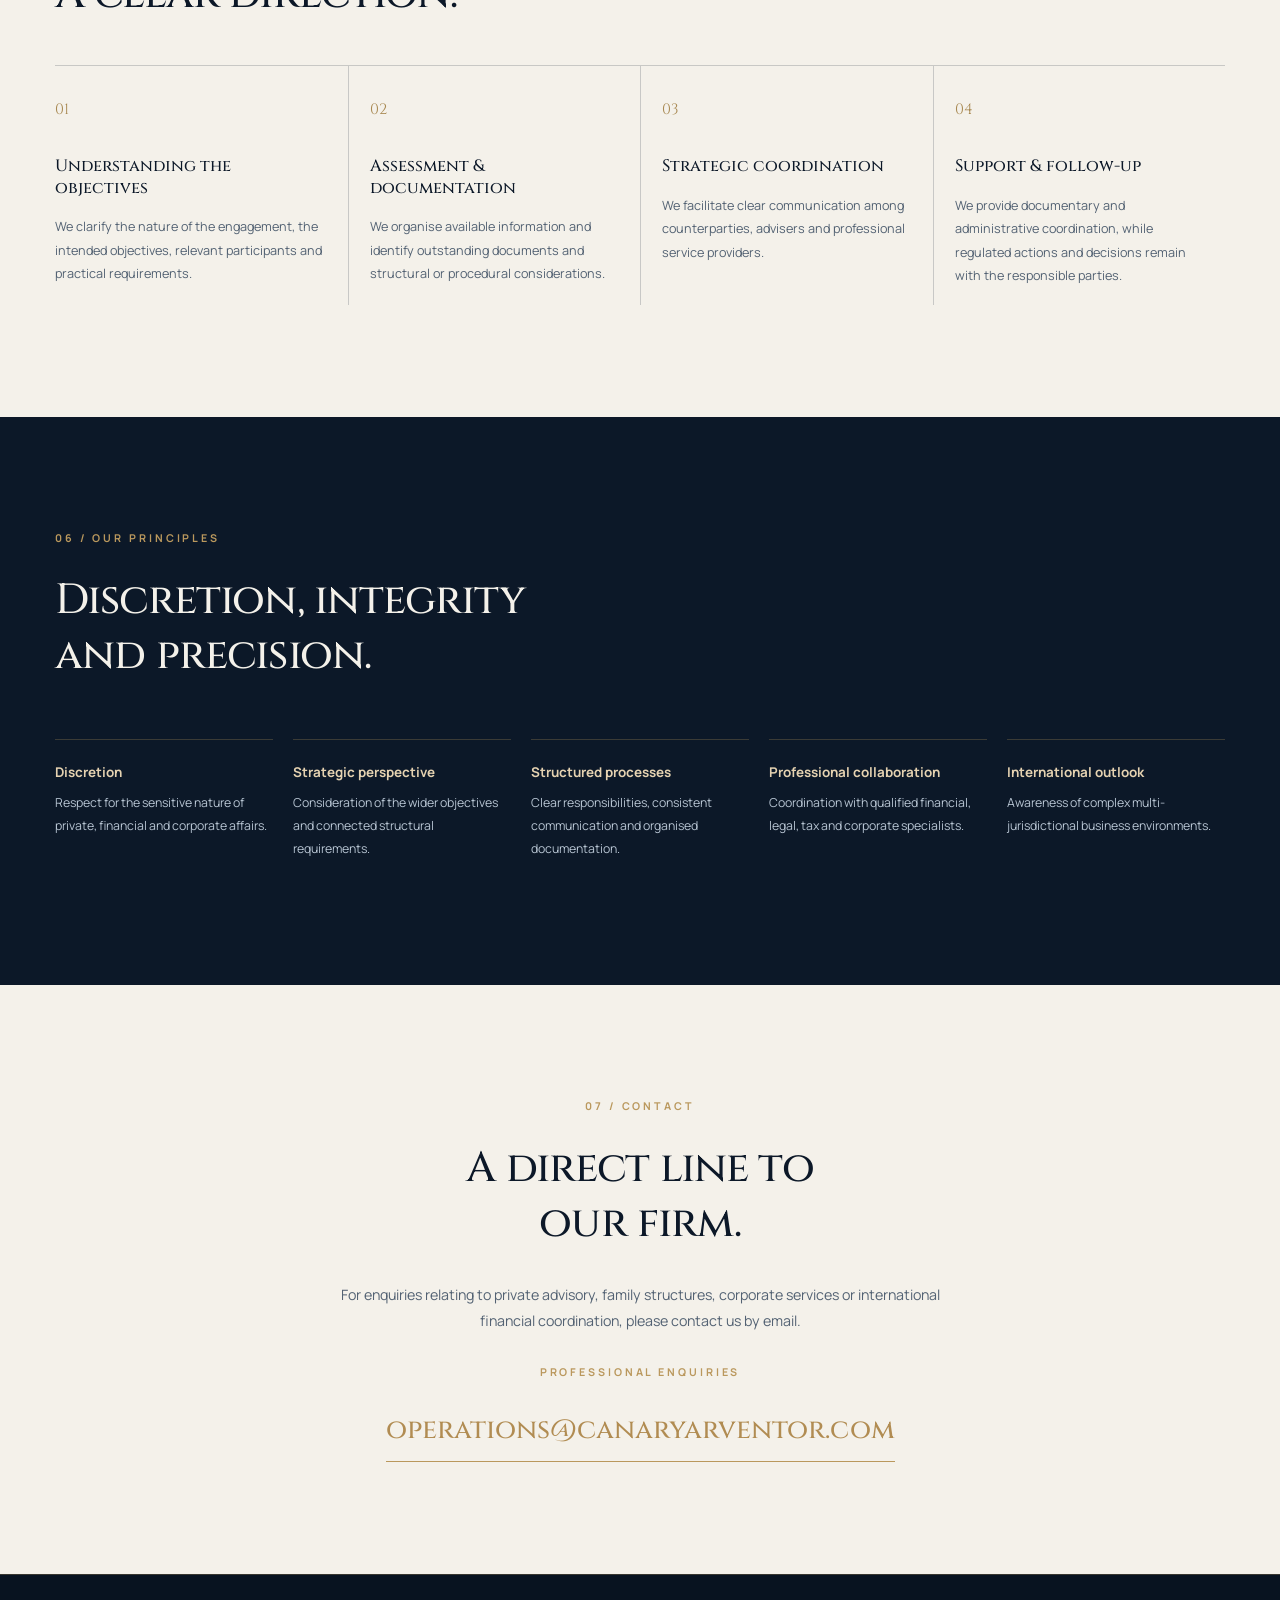
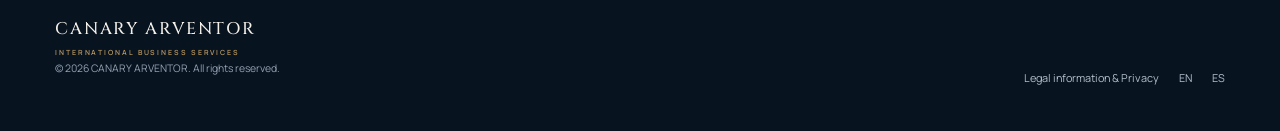
==== commit e947430f: "Show language switch beside menu on EN pages" ====
--- a/index.html
+++ b/index.html
@@ -10,7 +10,7 @@
 <link rel="stylesheet" href="assets/css/style.css"><script defer src="assets/js/site.js"></script><script type="application/ld+json">{"@context":"https://schema.org","@type":"Organization","name":"CANARY ARVENTOR","url":"https://canaryarventor.com","email":"operations@canaryarventor.com","description":"International business services and corporate coordination"}</script></head>
 <body><header class="site-header"><div class="container header-inner">
 <a class="brand-name" href="#top" aria-label="CANARY ARVENTOR"><span class="header-emblem" aria-hidden="true"><svg xmlns="http://www.w3.org/2000/svg" viewBox="355 182 570 590" preserveAspectRatio="xMidYMid meet" focusable="false"><defs><filter id="canary-header-gold" color-interpolation-filters="sRGB"><feColorMatrix type="matrix" values="1 0 0 0 0  0 1 0 0 0  0 0 1 0 0  6 0 0 0 -0.65"/></filter></defs><image x="0" y="0" width="1254" height="1254" href="assets/brand/canary-arventor-logo-approved.png" filter="url(#canary-header-gold)"/></svg></span><span class="brand-text"><span class="wordmark">CANARY ARVENTOR</span><span class="brand-subline">INTERNATIONAL BUSINESS SERVICES</span></span></a>
-<button class="menu-toggle" aria-label="Menu" aria-expanded="false" aria-controls="main-nav">☰</button>
+<div class="mobile-header-actions"><nav class="mobile-lang-switch" aria-label="Language"><a href="/" lang="en" aria-current="page">EN</a><span class="lang-divider" aria-hidden="true">/</span><a href="/es/" lang="es">ES</a></nav><button class="menu-toggle" aria-label="Menu" aria-expanded="false" aria-controls="main-nav">☰</button></div>
 <nav id="main-nav" class="header-links" aria-label="Navigation"><a href="#firm">Our Firm</a><a href="#expertise">Expertise</a><a href="#family">Family Structures</a><a href="#global">International Perspective</a><a href="#approach">Our Approach</a><a href="#contact">Contact</a><span class="lang-switch"><a href="/" aria-current="page" lang="en">EN</a><span class="lang-divider">/</span><a href="/es/"  lang="es">ES</a></span></nav>
 </div></header>
 <main id="top">
